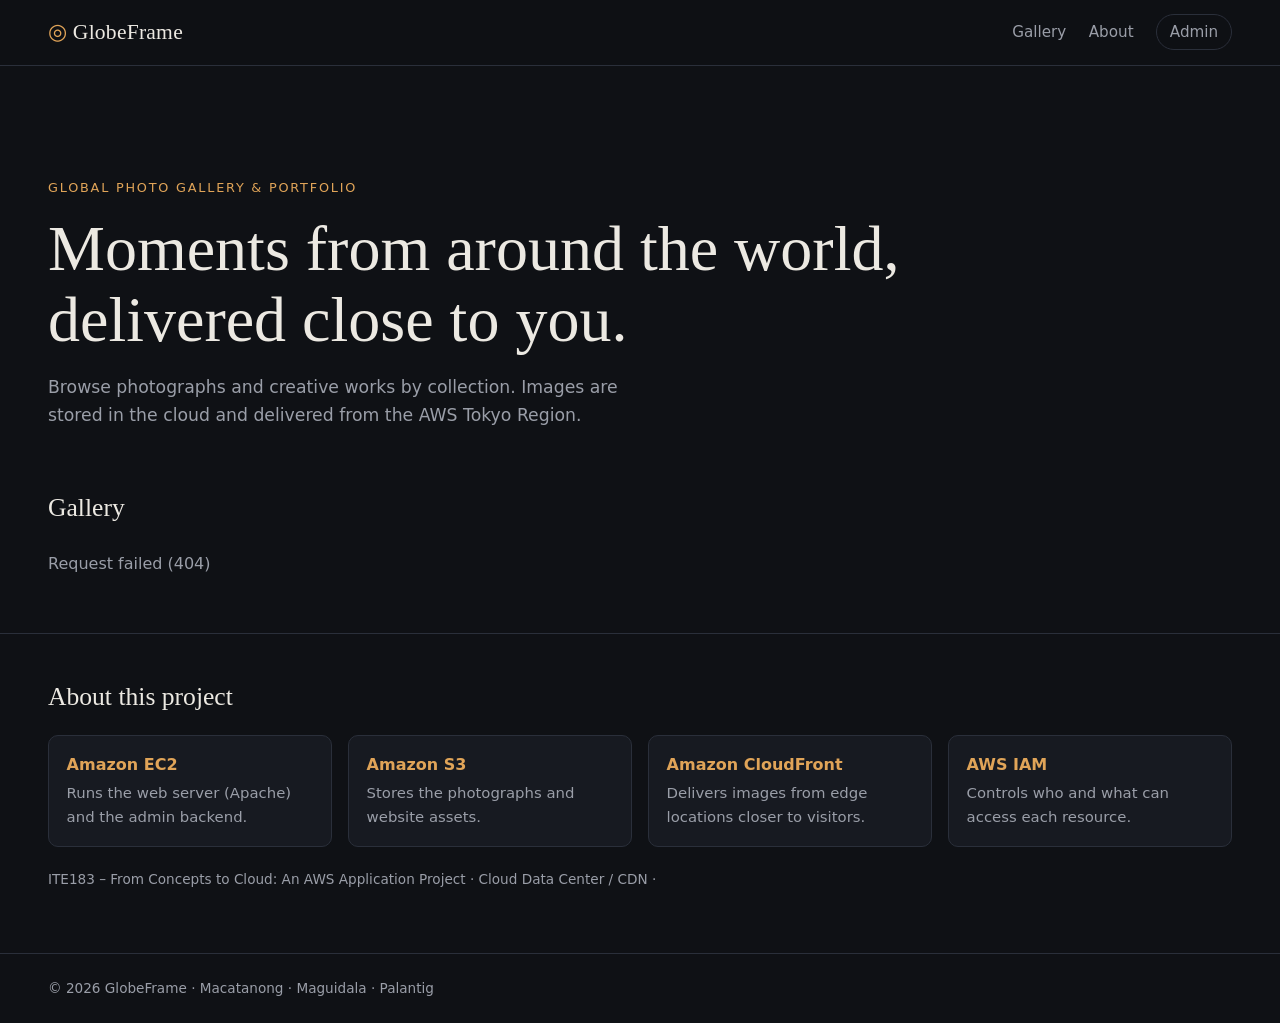
==== website/index.html @ 364055e4 "Initial commit: GlobeFrame website, backend, and deploy config Co-Authored-By: Claude Opus 5.5 <nore" ====
<!DOCTYPE html>
<html lang="en">
<head>
  <meta charset="UTF-8">
  <meta name="viewport" content="width=device-width, initial-scale=1.0">
  <title>GlobeFrame – Global Photo Gallery</title>
  <meta name="description" content="GlobeFrame: a global photo gallery and portfolio website hosted on AWS.">
  <link rel="icon" href="img/favicon.svg" type="image/svg+xml">
  <link rel="stylesheet" href="css/style.css">
</head>
<body>
  <header class="site-header">
    <a class="brand" href="index.html"><span class="brand-mark" aria-hidden="true">◎</span> GlobeFrame</a>
    <nav>
      <a href="#gallery">Gallery</a>
      <a href="#about">About</a>
      <a href="admin.html" class="nav-admin">Admin</a>
    </nav>
  </header>

  <section class="hero">
    <p class="eyebrow">Global Photo Gallery &amp; Portfolio</p>
    <h1>Moments from around the world,<br>delivered close to you.</h1>
    <p class="lede">Browse photographs and creative works by collection. Images are stored in the cloud and delivered from the AWS Tokyo Region.</p>
  </section>

  <section id="featured-section" class="featured" hidden>
    <h2 class="section-title">Featured</h2>
    <div id="featured" class="featured-row"></div>
  </section>

  <main id="gallery" class="gallery-section">
    <div class="gallery-head">
      <h2 class="section-title">Gallery</h2>
      <div id="filters" class="filters" role="tablist" aria-label="Collections"></div>
    </div>
    <div id="status" class="status">Loading photos…</div>
    <div id="grid" class="grid"></div>
  </main>

  <section id="about" class="about">
    <h2 class="section-title">About this project</h2>
    <div class="about-grid">
      <div><h3>Amazon EC2</h3><p>Runs the web server (Apache) and the admin backend.</p></div>
      <div><h3>Amazon S3</h3><p>Stores the photographs and website assets.</p></div>
      <div><h3>Amazon CloudFront</h3><p>Delivers images from edge locations closer to visitors.</p></div>
      <div><h3>AWS IAM</h3><p>Controls who and what can access each resource.</p></div>
    </div>
    <p class="muted small">ITE183 – From Concepts to Cloud: An AWS Application Project · Cloud Data Center / CDN · <span id="mode-badge"></span></p>
  </section>

  <footer class="site-footer">© 2026 GlobeFrame · Macatanong · Maguidala · Palantig</footer>

  <div id="lightbox" class="lightbox" hidden role="dialog" aria-modal="true" aria-label="Photo viewer">
    <button class="lb-close" aria-label="Close">×</button>
    <button class="lb-nav lb-prev" aria-label="Previous photo">‹</button>
    <figure>
      <img id="lb-img" alt="">
      <figcaption>
        <h3 id="lb-title"></h3>
        <p id="lb-meta" class="muted"></p>
        <p id="lb-desc"></p>
      </figcaption>
    </figure>
    <button class="lb-nav lb-next" aria-label="Next photo">›</button>
  </div>

  <script src="js/config.js"></script>
  <script src="js/api.js"></script>
  <script src="js/gallery.js"></script>
</body>
</html>
---- website/css/style.css ----
/* GlobeFrame – shared styles for the gallery and admin pages */
:root {
  --bg: #0f1115;
  --surface: #171a21;
  --surface-2: #1f232c;
  --line: #2a2f3a;
  --text: #ece9e2;
  --muted: #9a9ea8;
  --accent: #e0a458;
  --accent-ink: #1a1307;
  --danger: #e06c5a;
  --radius: 10px;
  --serif: "Iowan Old Style", "Palatino Linotype", Palatino, Georgia, serif;
  --sans: system-ui, -apple-system, "Segoe UI", Roboto, Arial, sans-serif;
}
* { box-sizing: border-box; }
html { scroll-behavior: smooth; }
body { margin: 0; background: var(--bg); color: var(--text); font: 16px/1.6 var(--sans); }
body.no-scroll { overflow: hidden; }
a { color: inherit; }
img { display: block; max-width: 100%; }
[hidden] { display: none !important; }
.muted { color: var(--muted); }
.small { font-size: 0.85rem; }
.error { color: var(--danger); min-height: 1.4em; margin: 0; }

/* header */
.site-header {
  position: sticky; top: 0; z-index: 10;
  display: flex; align-items: center; justify-content: space-between; gap: 1rem;
  padding: 0.9rem clamp(1rem, 4vw, 3rem);
  background: rgba(15, 17, 21, 0.88); backdrop-filter: blur(8px);
  border-bottom: 1px solid var(--line);
}
.brand { font-family: var(--serif); font-size: 1.35rem; text-decoration: none; letter-spacing: 0.01em; }
.brand-mark { color: var(--accent); }
.site-header nav { display: flex; align-items: center; gap: 1.4rem; font-size: 0.95rem; }
.site-header nav a { text-decoration: none; color: var(--muted); }
.site-header nav a:hover { color: var(--text); }
.nav-admin { border: 1px solid var(--line); padding: 0.3rem 0.8rem; border-radius: 999px; }
.tag { font: 600 0.72rem/1 var(--sans); text-transform: uppercase; letter-spacing: 0.08em;
  color: var(--accent); border: 1px solid currentColor; border-radius: 999px; padding: 0.3rem 0.6rem; vertical-align: middle; }

/* hero */
.hero { padding: clamp(3rem, 9vw, 7rem) clamp(1rem, 4vw, 3rem) 2.5rem; max-width: 1100px; }
.eyebrow { color: var(--accent); text-transform: uppercase; letter-spacing: 0.14em; font-size: 0.8rem; margin: 0 0 1rem; }
.hero h1 { font: 400 clamp(2.1rem, 5.5vw, 4rem)/1.1 var(--serif); margin: 0 0 1.2rem; }
.lede { color: var(--muted); max-width: 620px; font-size: 1.08rem; margin: 0; }

/* sections */
.section-title { font: 400 1.6rem/1.2 var(--serif); margin: 0; }
.featured, .gallery-section, .about { padding: 1.5rem clamp(1rem, 4vw, 3rem) 3rem; }
.featured .section-title { margin-bottom: 1rem; }
.featured-row { display: grid; grid-auto-flow: column; grid-auto-columns: minmax(260px, 1fr); gap: 1rem; overflow-x: auto; padding-bottom: 0.5rem; }
.gallery-head { display: flex; flex-wrap: wrap; align-items: center; justify-content: space-between; gap: 1rem; margin-bottom: 1.2rem; }
.filters { display: flex; flex-wrap: wrap; gap: 0.5rem; }
.chip { background: transparent; color: var(--muted); border: 1px solid var(--line); border-radius: 999px; padding: 0.35rem 0.95rem; font: inherit; font-size: 0.9rem; cursor: pointer; }
.chip:hover { color: var(--text); border-color: var(--muted); }
.chip.active { background: var(--accent); color: var(--accent-ink); border-color: var(--accent); }
.status { color: var(--muted); padding: 0.5rem 0; }
.status:empty { display: none; }

/* photo cards */
.grid { columns: 4 260px; column-gap: 1rem; }
.card { position: relative; display: block; width: 100%; margin: 0 0 1rem; padding: 0; border: 0; border-radius: var(--radius); overflow: hidden;
  background: var(--surface); cursor: zoom-in; break-inside: avoid; text-align: left; color: inherit; font: inherit; }
.card img { width: 100%; height: auto; transition: transform 0.4s ease; }
.card-featured img { aspect-ratio: 4 / 3; object-fit: cover; }
.card:hover img, .card:focus-visible img { transform: scale(1.03); }
.card-caption { position: absolute; inset: auto 0 0 0; display: flex; flex-direction: column; padding: 2rem 0.9rem 0.75rem;
  background: linear-gradient(transparent, rgba(0, 0, 0, 0.78)); opacity: 0; transition: opacity 0.25s; }
.card-caption span { color: #cfcac0; font-size: 0.82rem; }
.card:hover .card-caption, .card:focus-visible .card-caption, .card-featured .card-caption { opacity: 1; }
.card:focus-visible { outline: 2px solid var(--accent); outline-offset: 2px; }

/* about */
.about { border-top: 1px solid var(--line); padding-top: 3rem; }
.about-grid { display: grid; grid-template-columns: repeat(auto-fit, minmax(200px, 1fr)); gap: 1rem; margin: 1.4rem 0; }
.about-grid div { background: var(--surface); border: 1px solid var(--line); border-radius: var(--radius); padding: 1rem 1.1rem; }
.about-grid h3 { margin: 0 0 0.3rem; font-size: 1rem; color: var(--accent); }
.about-grid p { margin: 0; color: var(--muted); font-size: 0.93rem; }
.site-footer { padding: 1.5rem clamp(1rem, 4vw, 3rem); color: var(--muted); font-size: 0.85rem; border-top: 1px solid var(--line); }

/* lightbox */
.lightbox { position: fixed; inset: 0; z-index: 50; display: grid; grid-template-columns: 4rem 1fr 4rem; align-items: center;
  background: rgba(5, 6, 8, 0.94); padding: 2rem 0; }
.lightbox figure { margin: 0; display: flex; flex-direction: column; align-items: center; max-height: 100%; min-width: 0; }
.lightbox img { max-height: 72vh; max-width: 100%; border-radius: 6px; object-fit: contain; }
.lightbox figcaption { max-width: 720px; text-align: center; padding: 1rem; }
.lightbox h3 { font: 400 1.5rem var(--serif); margin: 0; }
.lightbox p { margin: 0.3rem 0 0; }
.lb-nav, .lb-close { background: none; border: 0; color: var(--text); font-size: 2.6rem; cursor: pointer; opacity: 0.7; }
.lb-nav:hover, .lb-close:hover { opacity: 1; }
.lb-close { position: absolute; top: 0.6rem; right: 1.2rem; }

/* buttons & forms */
.btn { background: var(--accent); color: var(--accent-ink); border: 1px solid var(--accent); border-radius: 8px;
  padding: 0.6rem 1.2rem; font: 600 0.95rem var(--sans); cursor: pointer; }
.btn:hover { filter: brightness(1.08); }
.btn:disabled { opacity: 0.6; cursor: progress; }
.btn-ghost { background: transparent; color: var(--text); border-color: var(--line); }
.btn-danger { background: transparent; color: var(--danger); border-color: var(--danger); }
.btn-small { padding: 0.35rem 0.75rem; font-size: 0.85rem; }
.form { display: grid; gap: 1rem; }
.form-grid { grid-template-columns: 1fr 1fr; }
.span-2, .form-grid .check, .form-grid .actions { grid-column: span 2; }
.form label { display: grid; gap: 0.35rem; font-size: 0.9rem; color: var(--muted); }
.form label.check { display: flex; align-items: center; gap: 0.5rem; color: var(--text); }
.form input:not([type=checkbox]), .form textarea { width: 100%; background: var(--bg); color: var(--text); border: 1px solid var(--line);
  border-radius: 8px; padding: 0.6rem 0.75rem; font: inherit; }
.form input:focus, .form textarea:focus { outline: 2px solid var(--accent); outline-offset: 0; border-color: transparent; }
.actions { display: flex; align-items: center; gap: 0.8rem; }

/* admin */
.admin main, .panel.narrow { padding: 2rem clamp(1rem, 4vw, 3rem); }
.panel { background: var(--surface); border: 1px solid var(--line); border-radius: 14px; padding: 1.6rem; margin: 0 auto 1.5rem; max-width: 1000px; }
.panel.narrow { max-width: 420px; margin-top: 4rem; }
.panel h1 { font: 400 1.5rem var(--serif); margin: 0 0 1rem; }
.panel-head { display: flex; justify-content: space-between; align-items: baseline; gap: 1rem; }
.admin-list { display: grid; gap: 0.75rem; }
.admin-item { display: grid; grid-template-columns: 96px 1fr auto; gap: 1rem; align-items: center; background: var(--surface-2);
  border: 1px solid var(--line); border-radius: var(--radius); padding: 0.6rem; }
.admin-item img { width: 96px; height: 72px; object-fit: cover; border-radius: 6px; }
.admin-info { display: flex; flex-direction: column; min-width: 0; }
.clamp { display: -webkit-box; -webkit-line-clamp: 2; -webkit-box-orient: vertical; overflow: hidden; color: var(--muted); }
.admin-actions { display: flex; gap: 0.4rem; flex-wrap: wrap; justify-content: flex-end; }
dialog { background: var(--surface); color: var(--text); border: 1px solid var(--line); border-radius: 14px; padding: 1.5rem; width: min(480px, 92vw); }
dialog::backdrop { background: rgba(0, 0, 0, 0.6); }
dialog h2 { font: 400 1.4rem var(--serif); margin: 0; }

@media (max-width: 640px) {
  .site-header nav { gap: 0.8rem; }
  .form-grid { grid-template-columns: 1fr; }
  .span-2, .form-grid .check, .form-grid .actions { grid-column: auto; }
  .admin-item { grid-template-columns: 72px 1fr; }
  .admin-item img { width: 72px; height: 56px; }
  .admin-actions { grid-column: 1 / -1; justify-content: flex-start; }
  .lightbox { grid-template-columns: 2.5rem 1fr 2.5rem; }
}
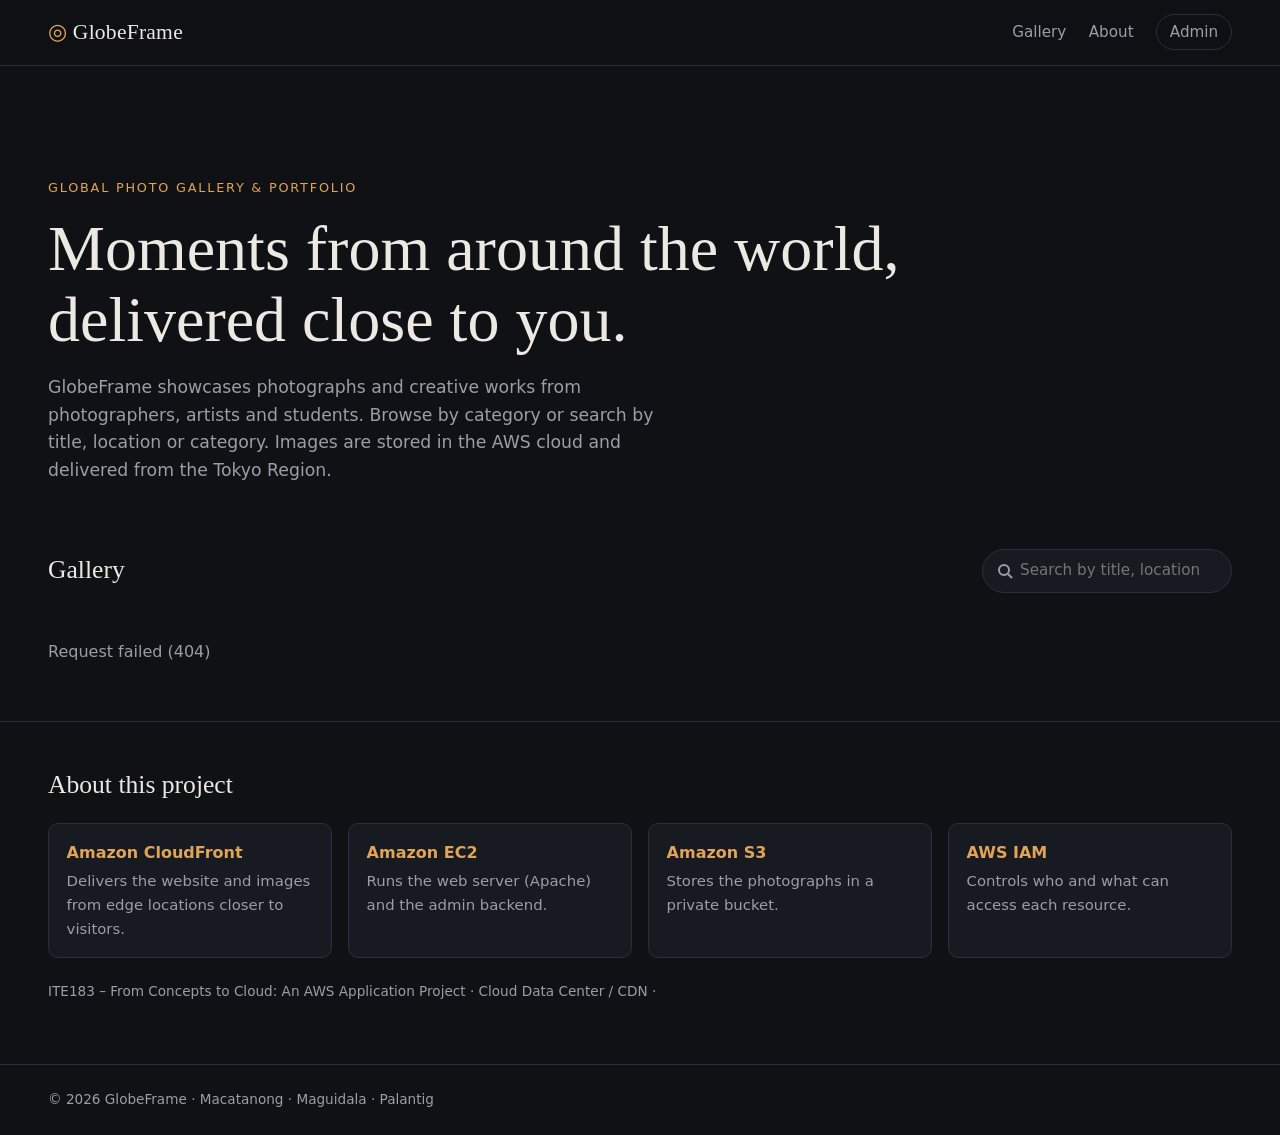
==== commit 4b567c2f: "Rename collections to categories, add admin dashboard and category management - Photos get a locatio" ====
--- a/website/index.html
+++ b/website/index.html
@@ -21,7 +21,9 @@
   <section class="hero">
     <p class="eyebrow">Global Photo Gallery &amp; Portfolio</p>
     <h1>Moments from around the world,<br>delivered close to you.</h1>
-    <p class="lede">Browse photographs and creative works by collection. Images are stored in the cloud and delivered from the AWS Tokyo Region.</p>
+    <p class="lede">GlobeFrame showcases photographs and creative works from photographers, artists and students.
+      Browse by category or search by title, location or category. Images are stored in the AWS cloud and delivered
+      from the Tokyo Region.</p>
   </section>
 
   <section id="featured-section" class="featured" hidden>
@@ -32,18 +34,22 @@
   <main id="gallery" class="gallery-section">
     <div class="gallery-head">
       <h2 class="section-title">Gallery</h2>
-      <div id="filters" class="filters" role="tablist" aria-label="Collections"></div>
+      <label class="search">
+        <span class="visually-hidden">Search photos</span>
+        <input id="search" type="search" placeholder="Search by title, location or category…" autocomplete="off">
+      </label>
     </div>
-    <div id="status" class="status">Loading photos…</div>
+    <div id="filters" class="filters" role="tablist" aria-label="Categories"></div>
+    <div id="status" class="status" role="status">Loading photos…</div>
     <div id="grid" class="grid"></div>
   </main>
 
   <section id="about" class="about">
     <h2 class="section-title">About this project</h2>
     <div class="about-grid">
+      <div><h3>Amazon CloudFront</h3><p>Delivers the website and images from edge locations closer to visitors.</p></div>
       <div><h3>Amazon EC2</h3><p>Runs the web server (Apache) and the admin backend.</p></div>
-      <div><h3>Amazon S3</h3><p>Stores the photographs and website assets.</p></div>
-      <div><h3>Amazon CloudFront</h3><p>Delivers images from edge locations closer to visitors.</p></div>
+      <div><h3>Amazon S3</h3><p>Stores the photographs in a private bucket.</p></div>
       <div><h3>AWS IAM</h3><p>Controls who and what can access each resource.</p></div>
     </div>
     <p class="muted small">ITE183 – From Concepts to Cloud: An AWS Application Project · Cloud Data Center / CDN · <span id="mode-badge"></span></p>
@@ -51,7 +57,7 @@
 
   <footer class="site-footer">© 2026 GlobeFrame · Macatanong · Maguidala · Palantig</footer>
 
-  <div id="lightbox" class="lightbox" hidden role="dialog" aria-modal="true" aria-label="Photo viewer">
+  <div id="lightbox" class="lightbox" hidden role="dialog" aria-modal="true" aria-label="Photo details">
     <button class="lb-close" aria-label="Close">×</button>
     <button class="lb-nav lb-prev" aria-label="Previous photo">‹</button>
     <figure>
--- a/website/css/style.css
+++ b/website/css/style.css
@@ -137,3 +137,55 @@
   .admin-actions { grid-column: 1 / -1; justify-content: flex-start; }
   .lightbox { grid-template-columns: 2.5rem 1fr 2.5rem; }
 }
+
+/* ---- search, categories, dashboard (v2) */
+.visually-hidden { position: absolute; width: 1px; height: 1px; overflow: hidden; clip: rect(0 0 0 0); white-space: nowrap; }
+.search input, .search-input { width: min(360px, 100%); background: var(--surface); color: var(--text); border: 1px solid var(--line);
+  border-radius: 999px; padding: 0.55rem 1rem 0.55rem 2.3rem; font: inherit; font-size: 0.95rem;
+  background-image: url("data:image/svg+xml,%3Csvg xmlns='http://www.w3.org/2000/svg' width='16' height='16' fill='none' stroke='%239a9ea8' stroke-width='2'%3E%3Ccircle cx='7' cy='7' r='5'/%3E%3Cpath d='M11 11l4 4'/%3E%3C/svg%3E");
+  background-repeat: no-repeat; background-position: 0.85rem center; }
+.search input:focus, .search-input:focus { outline: 2px solid var(--accent); outline-offset: 0; border-color: transparent; }
+.search { display: block; }
+.gallery-section .filters { margin-bottom: 1.2rem; }
+.site-header nav span { display: inline-flex; gap: 1.4rem; }
+.form select { width: 100%; background: var(--bg); color: var(--text); border: 1px solid var(--line); border-radius: 8px; padding: 0.6rem 0.75rem; font: inherit; }
+.form select:focus { outline: 2px solid var(--accent); outline-offset: 0; }
+.self-end { align-self: end; padding-bottom: 0.6rem; }
+.form-grid .check.self-end { grid-column: auto; }
+
+.stats { display: grid; grid-template-columns: repeat(4, 1fr); gap: 0.8rem; margin-bottom: 1.4rem; }
+.stat { background: var(--surface-2); border: 1px solid var(--line); border-radius: var(--radius); padding: 1rem 1.1rem; display: flex; flex-direction: column; }
+.stat-num { font: 400 2rem/1.1 var(--serif); color: var(--accent); }
+.stat-label { color: var(--muted); font-size: 0.85rem; }
+.stats-detail { display: grid; grid-template-columns: 1.3fr 1fr; gap: 1.5rem; }
+.sub { font: 600 0.8rem var(--sans); text-transform: uppercase; letter-spacing: 0.08em; color: var(--muted); margin: 0 0 0.7rem; }
+.bars { display: grid; gap: 0.45rem; }
+.bar-row { display: grid; grid-template-columns: 8.5rem 1fr 2rem; gap: 0.6rem; align-items: center; font-size: 0.9rem; }
+.bar-label { overflow: hidden; text-overflow: ellipsis; white-space: nowrap; }
+.bar-track { height: 8px; background: var(--surface-2); border-radius: 99px; overflow: hidden; }
+.bar-fill { display: block; height: 100%; background: var(--accent); border-radius: 99px; min-width: 2px; }
+.bar-num { text-align: right; color: var(--muted); }
+.facts { display: grid; grid-template-columns: auto 1fr; gap: 0.5rem 1rem; margin: 0; font-size: 0.92rem; }
+.facts dt { color: var(--muted); }
+.facts dd { margin: 0; }
+
+.inline-form { display: flex; gap: 0.6rem; flex-wrap: wrap; }
+.inline-form input { flex: 1 1 240px; background: var(--bg); color: var(--text); border: 1px solid var(--line); border-radius: 8px; padding: 0.6rem 0.75rem; font: inherit; }
+.inline-form input:focus { outline: 2px solid var(--accent); outline-offset: 0; border-color: transparent; }
+.cat-list { display: grid; gap: 0.5rem; margin-top: 0.4rem; }
+.cat-item { display: grid; grid-template-columns: 1fr auto auto; gap: 1rem; align-items: center; background: var(--surface-2);
+  border: 1px solid var(--line); border-radius: var(--radius); padding: 0.55rem 0.8rem; }
+.cat-name { font-weight: 600; }
+
+@media (max-width: 760px) {
+  .stats { grid-template-columns: repeat(2, 1fr); }
+  .stats-detail { grid-template-columns: 1fr; }
+  .site-header nav span { display: none; }
+  .cat-item { grid-template-columns: 1fr auto; }
+  .cat-item .admin-actions { grid-column: 1 / -1; justify-content: flex-start; }
+}
+
+/* touch screens have no hover: always show photo captions */
+@media (hover: none) {
+  .card-caption { opacity: 1; }
+}
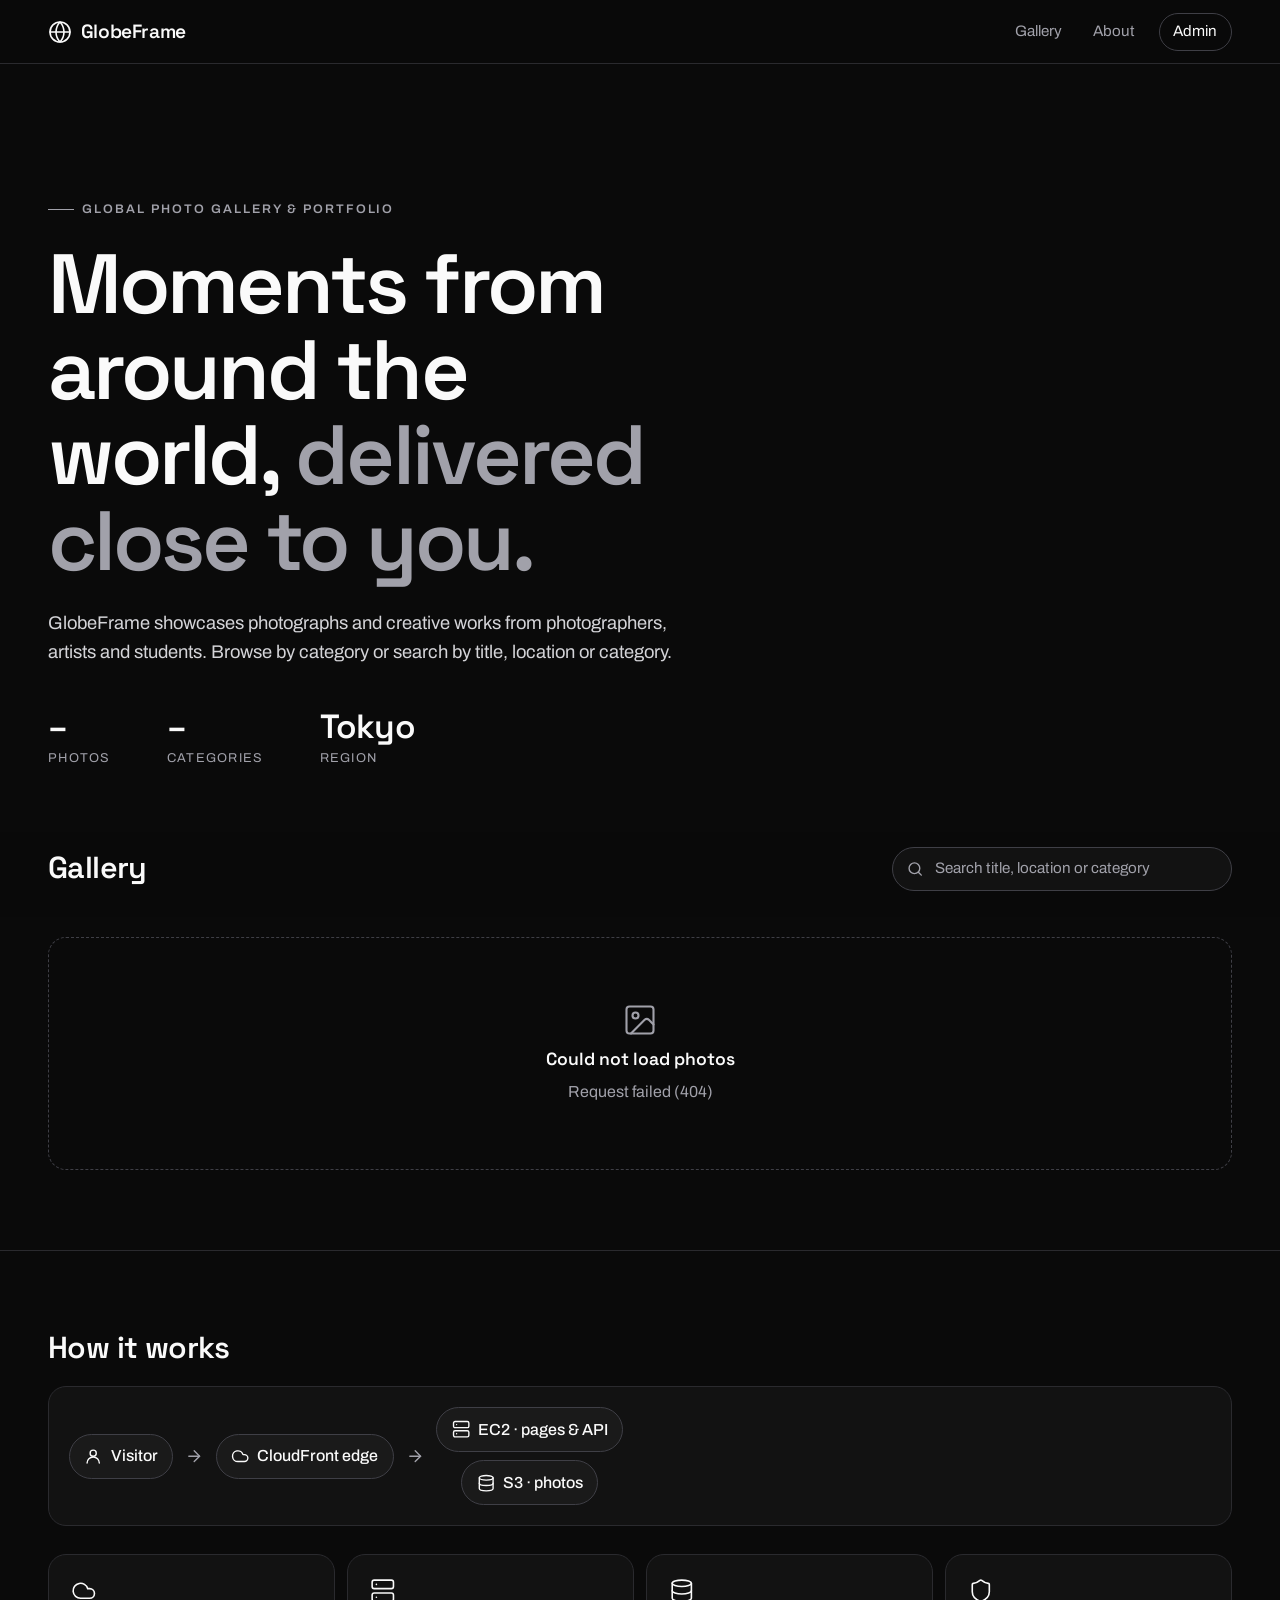
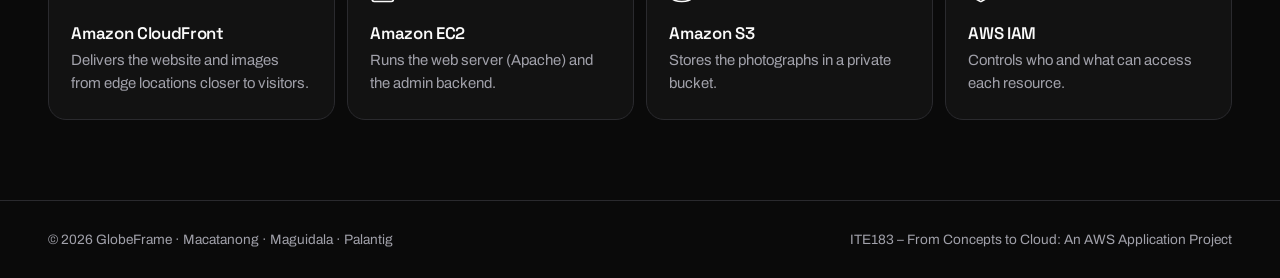
==== commit 416edc6e: "Redesign gallery and admin UI Dark, image-first design system (Space Grotesk + Archivo, monochrome U" ====
--- a/website/index.html
+++ b/website/index.html
@@ -5,13 +5,42 @@
   <meta name="viewport" content="width=device-width, initial-scale=1.0">
   <title>GlobeFrame – Global Photo Gallery</title>
   <meta name="description" content="GlobeFrame: a global photo gallery and portfolio website hosted on AWS.">
+  <meta name="theme-color" content="#0a0a0a">
   <link rel="icon" href="img/favicon.svg" type="image/svg+xml">
+  <link rel="preconnect" href="https://fonts.googleapis.com">
+  <link rel="preconnect" href="https://fonts.gstatic.com" crossorigin>
+  <link rel="stylesheet" href="https://fonts.googleapis.com/css2?family=Archivo:wght@400;500;600&family=Space+Grotesk:wght@400;500;600;700&display=swap">
   <link rel="stylesheet" href="css/style.css">
 </head>
 <body>
+  <!-- SVG icon sprite (Lucide-style, stroke icons) -->
+  <svg width="0" height="0" style="position:absolute" aria-hidden="true">
+    <symbol id="i-globe" viewBox="0 0 24 24"><circle cx="12" cy="12" r="10"/><path d="M2 12h20"/><path d="M12 2a15.3 15.3 0 0 1 4 10 15.3 15.3 0 0 1-4 10 15.3 15.3 0 0 1-4-10 15.3 15.3 0 0 1 4-10z"/></symbol>
+    <symbol id="i-search" viewBox="0 0 24 24"><circle cx="11" cy="11" r="7"/><path d="m20 20-3.5-3.5"/></symbol>
+    <symbol id="i-x" viewBox="0 0 24 24"><path d="M18 6 6 18"/><path d="m6 6 12 12"/></symbol>
+    <symbol id="i-left" viewBox="0 0 24 24"><path d="m15 18-6-6 6-6"/></symbol>
+    <symbol id="i-right" viewBox="0 0 24 24"><path d="m9 18 6-6-6-6"/></symbol>
+    <symbol id="i-pin" viewBox="0 0 24 24"><path d="M20 10c0 6-8 12-8 12s-8-6-8-12a8 8 0 0 1 16 0z"/><circle cx="12" cy="10" r="3"/></symbol>
+    <symbol id="i-tag" viewBox="0 0 24 24"><path d="M12.6 2.6A2 2 0 0 0 11.2 2H4a2 2 0 0 0-2 2v7.2a2 2 0 0 0 .6 1.4l8.7 8.7a2.4 2.4 0 0 0 3.4 0l6.6-6.6a2.4 2.4 0 0 0 0-3.4z"/><circle cx="7.5" cy="7.5" r="1"/></symbol>
+    <symbol id="i-calendar" viewBox="0 0 24 24"><rect x="3" y="4" width="18" height="18" rx="2"/><path d="M16 2v4M8 2v4M3 10h18"/></symbol>
+    <symbol id="i-star" viewBox="0 0 24 24"><path d="m12 2 3.1 6.3 6.9 1-5 4.9 1.2 6.8-6.2-3.2L5.8 21 7 14.2 2 9.3l6.9-1z"/></symbol>
+    <symbol id="i-image" viewBox="0 0 24 24"><rect x="3" y="3" width="18" height="18" rx="2"/><circle cx="9" cy="9" r="2"/><path d="m21 15-3.1-3.1a2 2 0 0 0-2.8 0L6 21"/></symbol>
+    <symbol id="i-cloud" viewBox="0 0 24 24"><path d="M17.5 19H9a7 7 0 1 1 6.7-9h1.8a4.5 4.5 0 1 1 0 9z"/></symbol>
+    <symbol id="i-server" viewBox="0 0 24 24"><rect x="2" y="2" width="20" height="8" rx="2"/><rect x="2" y="14" width="20" height="8" rx="2"/><path d="M6 6h.01M6 18h.01"/></symbol>
+    <symbol id="i-database" viewBox="0 0 24 24"><ellipse cx="12" cy="5" rx="9" ry="3"/><path d="M3 5v14a9 3 0 0 0 18 0V5"/><path d="M3 12a9 3 0 0 0 18 0"/></symbol>
+    <symbol id="i-shield" viewBox="0 0 24 24"><path d="M20 13c0 5-3.5 7.5-7.7 9a1 1 0 0 1-.6 0C7.5 20.5 4 18 4 13V6a1 1 0 0 1 1-1c2 0 4.5-1.2 6.2-2.7a1.2 1.2 0 0 1 1.6 0C14.5 3.8 17 5 19 5a1 1 0 0 1 1 1z"/></symbol>
+    <symbol id="i-user" viewBox="0 0 24 24"><circle cx="12" cy="8" r="4"/><path d="M4 21a8 8 0 0 1 16 0"/></symbol>
+    <symbol id="i-arrow-right" viewBox="0 0 24 24"><path d="M5 12h14"/><path d="m12 5 7 7-7 7"/></symbol>
+  </svg>
+
+  <a class="skip-link" href="#gallery">Skip to gallery</a>
+
   <header class="site-header">
-    <a class="brand" href="index.html"><span class="brand-mark" aria-hidden="true">◎</span> GlobeFrame</a>
-    <nav>
+    <a class="brand" href="index.html">
+      <svg class="icon brand-mark" aria-hidden="true"><use href="#i-globe"/></svg>
+      <span>GlobeFrame</span>
+    </a>
+    <nav aria-label="Main">
       <a href="#gallery">Gallery</a>
       <a href="#about">About</a>
       <a href="admin.html" class="nav-admin">Admin</a>
@@ -20,55 +49,90 @@
 
   <section class="hero">
     <p class="eyebrow">Global Photo Gallery &amp; Portfolio</p>
-    <h1>Moments from around the world,<br>delivered close to you.</h1>
+    <h1>Moments from around the world, <span class="dim">delivered close to you.</span></h1>
     <p class="lede">GlobeFrame showcases photographs and creative works from photographers, artists and students.
-      Browse by category or search by title, location or category. Images are stored in the AWS cloud and delivered
-      from the Tokyo Region.</p>
+      Browse by category or search by title, location or category.</p>
+    <dl class="hero-stats" aria-live="polite">
+      <div><dt>Photos</dt><dd id="hs-photos">–</dd></div>
+      <div><dt>Categories</dt><dd id="hs-cats">–</dd></div>
+      <div><dt>Region</dt><dd id="hs-region">Tokyo</dd></div>
+    </dl>
   </section>
 
-  <section id="featured-section" class="featured" hidden>
-    <h2 class="section-title">Featured</h2>
+  <section id="featured-section" class="featured" hidden aria-labelledby="featured-title">
+    <div class="section-head">
+      <h2 id="featured-title" class="section-title">Featured</h2>
+      <p class="muted small">Hand-picked by the curators</p>
+    </div>
     <div id="featured" class="featured-row"></div>
   </section>
 
-  <main id="gallery" class="gallery-section">
-    <div class="gallery-head">
-      <h2 class="section-title">Gallery</h2>
-      <label class="search">
-        <span class="visually-hidden">Search photos</span>
-        <input id="search" type="search" placeholder="Search by title, location or category…" autocomplete="off">
-      </label>
+  <main id="gallery" class="gallery-section" tabindex="-1">
+    <div class="toolbar">
+      <div class="toolbar-inner">
+        <h2 class="section-title">Gallery</h2>
+        <label class="search">
+          <span class="visually-hidden">Search photos</span>
+          <svg class="icon" aria-hidden="true"><use href="#i-search"/></svg>
+          <input id="search" type="search" placeholder="Search title, location or category" autocomplete="off">
+        </label>
+      </div>
+      <div id="filters" class="filters" role="tablist" aria-label="Categories"></div>
     </div>
-    <div id="filters" class="filters" role="tablist" aria-label="Categories"></div>
     <div id="status" class="status" role="status">Loading photos…</div>
-    <div id="grid" class="grid"></div>
+    <div id="grid" class="grid" aria-busy="true">
+      <div class="skeleton" style="height:280px"></div><div class="skeleton" style="height:360px"></div>
+      <div class="skeleton" style="height:220px"></div><div class="skeleton" style="height:320px"></div>
+      <div class="skeleton" style="height:300px"></div><div class="skeleton" style="height:240px"></div>
+      <div class="skeleton" style="height:340px"></div><div class="skeleton" style="height:260px"></div>
+    </div>
   </main>
 
-  <section id="about" class="about">
-    <h2 class="section-title">About this project</h2>
+  <section id="about" class="about" aria-labelledby="about-title">
+    <div class="section-head">
+      <h2 id="about-title" class="section-title">How it works</h2>
+      <p class="muted small" id="mode-badge"></p>
+    </div>
+
+    <ol class="flow" aria-label="Request path">
+      <li><svg class="icon" aria-hidden="true"><use href="#i-user"/></svg><span>Visitor</span></li>
+      <li class="flow-arrow" aria-hidden="true"><svg class="icon"><use href="#i-arrow-right"/></svg></li>
+      <li><svg class="icon" aria-hidden="true"><use href="#i-cloud"/></svg><span>CloudFront edge</span></li>
+      <li class="flow-arrow" aria-hidden="true"><svg class="icon"><use href="#i-arrow-right"/></svg></li>
+      <li class="flow-split">
+        <span><svg class="icon" aria-hidden="true"><use href="#i-server"/></svg>EC2 · pages &amp; API</span>
+        <span><svg class="icon" aria-hidden="true"><use href="#i-database"/></svg>S3 · photos</span>
+      </li>
+    </ol>
+
     <div class="about-grid">
-      <div><h3>Amazon CloudFront</h3><p>Delivers the website and images from edge locations closer to visitors.</p></div>
-      <div><h3>Amazon EC2</h3><p>Runs the web server (Apache) and the admin backend.</p></div>
-      <div><h3>Amazon S3</h3><p>Stores the photographs in a private bucket.</p></div>
-      <div><h3>AWS IAM</h3><p>Controls who and what can access each resource.</p></div>
+      <article><svg class="icon" aria-hidden="true"><use href="#i-cloud"/></svg><h3>Amazon CloudFront</h3><p>Delivers the website and images from edge locations closer to visitors.</p></article>
+      <article><svg class="icon" aria-hidden="true"><use href="#i-server"/></svg><h3>Amazon EC2</h3><p>Runs the web server (Apache) and the admin backend.</p></article>
+      <article><svg class="icon" aria-hidden="true"><use href="#i-database"/></svg><h3>Amazon S3</h3><p>Stores the photographs in a private bucket.</p></article>
+      <article><svg class="icon" aria-hidden="true"><use href="#i-shield"/></svg><h3>AWS IAM</h3><p>Controls who and what can access each resource.</p></article>
     </div>
-    <p class="muted small">ITE183 – From Concepts to Cloud: An AWS Application Project · Cloud Data Center / CDN · <span id="mode-badge"></span></p>
   </section>
 
-  <footer class="site-footer">© 2026 GlobeFrame · Macatanong · Maguidala · Palantig</footer>
+  <footer class="site-footer">
+    <span>© 2026 GlobeFrame · Macatanong · Maguidala · Palantig</span>
+    <span>ITE183 – From Concepts to Cloud: An AWS Application Project</span>
+  </footer>
 
-  <div id="lightbox" class="lightbox" hidden role="dialog" aria-modal="true" aria-label="Photo details">
-    <button class="lb-close" aria-label="Close">×</button>
-    <button class="lb-nav lb-prev" aria-label="Previous photo">‹</button>
+  <div id="lightbox" class="lightbox" hidden role="dialog" aria-modal="true" aria-labelledby="lb-title">
+    <div class="lb-top">
+      <span id="lb-count" class="lb-count"></span>
+      <button class="icon-btn lb-close" aria-label="Close"><svg class="icon"><use href="#i-x"/></svg></button>
+    </div>
+    <button class="icon-btn lb-nav lb-prev" aria-label="Previous photo"><svg class="icon"><use href="#i-left"/></svg></button>
     <figure>
       <img id="lb-img" alt="">
       <figcaption>
         <h3 id="lb-title"></h3>
-        <p id="lb-meta" class="muted"></p>
+        <p id="lb-meta" class="meta"></p>
         <p id="lb-desc"></p>
       </figcaption>
     </figure>
-    <button class="lb-nav lb-next" aria-label="Next photo">›</button>
+    <button class="icon-btn lb-nav lb-next" aria-label="Next photo"><svg class="icon"><use href="#i-right"/></svg></button>
   </div>
 
   <script src="js/config.js"></script>
--- a/website/css/style.css
+++ b/website/css/style.css
@@ -1,191 +1,380 @@
-/* GlobeFrame – shared styles for the gallery and admin pages */
+/* GlobeFrame – shared styles for the gallery and admin pages.
+   Design system: dark, image-first ("Motion-Driven" portfolio style),
+   Space Grotesk headings + Archivo body, monochrome UI so photos carry the colour. */
+
 :root {
-  --bg: #0f1115;
-  --surface: #171a21;
-  --surface-2: #1f232c;
-  --line: #2a2f3a;
-  --text: #ece9e2;
-  --muted: #9a9ea8;
-  --accent: #e0a458;
-  --accent-ink: #1a1307;
-  --danger: #e06c5a;
-  --radius: 10px;
-  --serif: "Iowan Old Style", "Palatino Linotype", Palatino, Georgia, serif;
-  --sans: system-ui, -apple-system, "Segoe UI", Roboto, Arial, sans-serif;
-}
-* { box-sizing: border-box; }
-html { scroll-behavior: smooth; }
-body { margin: 0; background: var(--bg); color: var(--text); font: 16px/1.6 var(--sans); }
+  color-scheme: dark;
+  /* colour tokens */
+  --bg: #0a0a0a;
+  --surface: #121212;
+  --surface-2: #1a1a1a;
+  --surface-3: #232323;
+  --line: #2a2a2e;
+  --line-strong: #3f3f46;
+  --text: #fafafa;
+  --text-2: #d4d4d8;
+  --muted: #a1a1aa;          /* 7.8:1 on --bg */
+  --accent: #fafafa;         /* primary actions are white on black */
+  --accent-ink: #0a0a0a;
+  --highlight: #fbbf24;      /* featured star only */
+  --danger: #f87171;
+  --success: #4ade80;
+  --ring: #fafafa;
+  /* type */
+  --font-head: "Space Grotesk", ui-sans-serif, system-ui, "Segoe UI", sans-serif;
+  --font-body: "Archivo", ui-sans-serif, system-ui, "Segoe UI", Roboto, Arial, sans-serif;
+  /* spacing / shape */
+  --gutter: clamp(1rem, 4vw, 3rem);
+  --radius-sm: 8px;
+  --radius: 12px;
+  --radius-lg: 18px;
+  --header-h: 64px;
+  /* motion */
+  --ease-out: cubic-bezier(0.22, 1, 0.36, 1);
+  --t-fast: 150ms;
+  --t-med: 250ms;
+  --t-slow: 450ms;
+}
+
+/* ---------- base */
+*, *::before, *::after { box-sizing: border-box; }
+html { scroll-behavior: smooth; scroll-padding-top: calc(var(--header-h) + 1rem); -webkit-text-size-adjust: 100%; }
+body { margin: 0; background: var(--bg); color: var(--text); font: 400 16px/1.6 var(--font-body);
+  -webkit-font-smoothing: antialiased; }
 body.no-scroll { overflow: hidden; }
 a { color: inherit; }
 img { display: block; max-width: 100%; }
+button, input, select, textarea { font: inherit; color: inherit; }
+button { cursor: pointer; }
 [hidden] { display: none !important; }
+h1, h2, h3 { font-family: var(--font-head); font-weight: 600; letter-spacing: -0.02em; line-height: 1.15; }
 .muted { color: var(--muted); }
-.small { font-size: 0.85rem; }
-.error { color: var(--danger); min-height: 1.4em; margin: 0; }
-
-/* header */
+.small { font-size: 0.875rem; }
+.error { color: var(--danger); min-height: 1.4em; margin: 0; font-size: 0.9rem; }
+.visually-hidden { position: absolute; width: 1px; height: 1px; overflow: hidden; clip: rect(0 0 0 0); white-space: nowrap; }
+:focus-visible { outline: 2px solid var(--ring); outline-offset: 2px; }
+
+.icon { width: 1.15em; height: 1.15em; flex: none; fill: none; stroke: currentColor; stroke-width: 1.8;
+  stroke-linecap: round; stroke-linejoin: round; vertical-align: -0.2em; }
+
+.skip-link { position: absolute; left: var(--gutter); top: -100px; z-index: 100; background: var(--accent); color: var(--accent-ink);
+  padding: 0.6rem 1rem; border-radius: var(--radius-sm); font-weight: 600; text-decoration: none; }
+.skip-link:focus { top: 0.75rem; }
+
+/* ---------- header */
 .site-header {
-  position: sticky; top: 0; z-index: 10;
+  position: sticky; top: 0; z-index: 20; height: var(--header-h);
   display: flex; align-items: center; justify-content: space-between; gap: 1rem;
-  padding: 0.9rem clamp(1rem, 4vw, 3rem);
-  background: rgba(15, 17, 21, 0.88); backdrop-filter: blur(8px);
+  padding: 0 var(--gutter);
+  background: rgba(10, 10, 10, 0.78); backdrop-filter: saturate(1.4) blur(14px); -webkit-backdrop-filter: saturate(1.4) blur(14px);
   border-bottom: 1px solid var(--line);
 }
-.brand { font-family: var(--serif); font-size: 1.35rem; text-decoration: none; letter-spacing: 0.01em; }
-.brand-mark { color: var(--accent); }
-.site-header nav { display: flex; align-items: center; gap: 1.4rem; font-size: 0.95rem; }
-.site-header nav a { text-decoration: none; color: var(--muted); }
+.brand { display: inline-flex; align-items: center; gap: 0.55rem; font: 600 1.2rem var(--font-head); letter-spacing: -0.02em; text-decoration: none; }
+.brand-mark { width: 1.5rem; height: 1.5rem; stroke-width: 1.6; }
+.site-header nav { display: flex; align-items: center; gap: 0.25rem; font-size: 0.95rem; }
+.site-header nav a { display: inline-flex; align-items: center; gap: 0.4rem; min-height: 44px; padding: 0 0.85rem;
+  text-decoration: none; color: var(--muted); border-radius: 999px; transition: color var(--t-fast); }
 .site-header nav a:hover { color: var(--text); }
-.nav-admin { border: 1px solid var(--line); padding: 0.3rem 0.8rem; border-radius: 999px; }
-.tag { font: 600 0.72rem/1 var(--sans); text-transform: uppercase; letter-spacing: 0.08em;
-  color: var(--accent); border: 1px solid currentColor; border-radius: 999px; padding: 0.3rem 0.6rem; vertical-align: middle; }
-
-/* hero */
-.hero { padding: clamp(3rem, 9vw, 7rem) clamp(1rem, 4vw, 3rem) 2.5rem; max-width: 1100px; }
-.eyebrow { color: var(--accent); text-transform: uppercase; letter-spacing: 0.14em; font-size: 0.8rem; margin: 0 0 1rem; }
-.hero h1 { font: 400 clamp(2.1rem, 5.5vw, 4rem)/1.1 var(--serif); margin: 0 0 1.2rem; }
-.lede { color: var(--muted); max-width: 620px; font-size: 1.08rem; margin: 0; }
-
-/* sections */
-.section-title { font: 400 1.6rem/1.2 var(--serif); margin: 0; }
-.featured, .gallery-section, .about { padding: 1.5rem clamp(1rem, 4vw, 3rem) 3rem; }
-.featured .section-title { margin-bottom: 1rem; }
-.featured-row { display: grid; grid-auto-flow: column; grid-auto-columns: minmax(260px, 1fr); gap: 1rem; overflow-x: auto; padding-bottom: 0.5rem; }
-.gallery-head { display: flex; flex-wrap: wrap; align-items: center; justify-content: space-between; gap: 1rem; margin-bottom: 1.2rem; }
-.filters { display: flex; flex-wrap: wrap; gap: 0.5rem; }
-.chip { background: transparent; color: var(--muted); border: 1px solid var(--line); border-radius: 999px; padding: 0.35rem 0.95rem; font: inherit; font-size: 0.9rem; cursor: pointer; }
+.site-header nav a.nav-admin { color: var(--text); border: 1px solid var(--line-strong); min-height: 38px; margin-left: 0.4rem;
+  transition: border-color var(--t-fast), background-color var(--t-fast); }
+.site-header nav a.nav-admin:hover { background: var(--surface-2); border-color: var(--muted); }
+.tag { display: inline-flex; align-items: center; font: 600 0.7rem/1 var(--font-body); text-transform: uppercase; letter-spacing: 0.1em;
+  color: var(--text-2); background: var(--surface-2); border: 1px solid var(--line-strong); border-radius: 999px; padding: 0.35rem 0.6rem; }
+.tag:empty { display: none; }
+
+/* ---------- hero */
+.hero { padding: clamp(3.5rem, 11vw, 8rem) var(--gutter) clamp(2.5rem, 6vw, 4rem); max-width: 1200px; }
+.eyebrow { display: inline-flex; align-items: center; gap: 0.5rem; color: var(--muted); text-transform: uppercase;
+  letter-spacing: 0.16em; font-size: 0.78rem; font-weight: 600; margin: 0 0 1.4rem; }
+.eyebrow::before { content: ""; width: 1.6rem; height: 1px; background: var(--muted); }
+.hero h1 { font-size: clamp(2.4rem, 7vw, 5.25rem); font-weight: 600; line-height: 1.02; letter-spacing: -0.035em;
+  margin: 0 0 1.5rem; max-width: 15ch; text-wrap: balance; }
+.hero h1 .dim { color: var(--muted); }
+.lede { color: var(--text-2); max-width: 58ch; font-size: clamp(1rem, 1.6vw, 1.15rem); margin: 0; }
+.hero-stats { display: flex; flex-wrap: wrap; gap: 0.5rem clamp(1.5rem, 5vw, 3.5rem); margin: 2.5rem 0 0; }
+.hero-stats div { display: flex; flex-direction: column-reverse; }
+.hero-stats dt { color: var(--muted); font-size: 0.8rem; text-transform: uppercase; letter-spacing: 0.1em; }
+.hero-stats dd { margin: 0; font: 600 clamp(1.6rem, 3vw, 2.1rem)/1.2 var(--font-head); letter-spacing: -0.02em; font-variant-numeric: tabular-nums; }
+
+/* ---------- sections */
+.section-head { display: flex; flex-wrap: wrap; align-items: baseline; justify-content: space-between; gap: 0.5rem 1rem; margin-bottom: 1.25rem; }
+.section-head p { margin: 0; }
+.section-title { font-size: clamp(1.4rem, 2.6vw, 1.9rem); margin: 0; }
+.featured, .gallery-section, .about { padding: 0 var(--gutter) clamp(3rem, 7vw, 5rem); }
+.gallery-section:focus { outline: none; }
+
+/* featured: bento grid */
+.featured-row { display: grid; grid-template-columns: repeat(4, 1fr); grid-auto-rows: clamp(150px, 17vw, 240px); gap: 0.75rem; }
+.featured-row > :first-child { grid-column: span 2; grid-row: span 2; }
+.featured-row > :only-child { grid-column: 1 / -1; }
+.featured-row .card { height: 100%; margin: 0; }
+.featured-row .card img { height: 100%; object-fit: cover; }
+
+/* sticky toolbar */
+.toolbar { position: sticky; top: var(--header-h); z-index: 10; margin: 0 calc(var(--gutter) * -1) 1.25rem;
+  padding: 0.9rem var(--gutter) 0.75rem; background: rgba(10, 10, 10, 0.86);
+  backdrop-filter: blur(14px); -webkit-backdrop-filter: blur(14px); border-bottom: 1px solid transparent;
+  transition: border-color var(--t-med); }
+.toolbar.stuck { border-bottom-color: var(--line); }
+.toolbar-inner { display: flex; flex-wrap: wrap; align-items: center; justify-content: space-between; gap: 0.75rem 1rem; margin-bottom: 0.85rem; }
+.filters { display: flex; gap: 0.5rem; overflow-x: auto; scrollbar-width: none; padding: 2px; margin: -2px; }
+.filters::-webkit-scrollbar { display: none; }
+.chip { flex: none; display: inline-flex; align-items: center; gap: 0.4rem; min-height: 38px; padding: 0 1rem;
+  background: transparent; color: var(--muted); border: 1px solid var(--line-strong); border-radius: 999px; font-size: 0.9rem;
+  transition: color var(--t-fast), background-color var(--t-fast), border-color var(--t-fast); }
 .chip:hover { color: var(--text); border-color: var(--muted); }
-.chip.active { background: var(--accent); color: var(--accent-ink); border-color: var(--accent); }
-.status { color: var(--muted); padding: 0.5rem 0; }
+.chip.active { background: var(--accent); color: var(--accent-ink); border-color: var(--accent); font-weight: 600; }
+.chip .count { font-size: 0.78rem; opacity: 0.7; font-variant-numeric: tabular-nums; }
+
+/* search field */
+.search { position: relative; display: block; width: min(340px, 100%); }
+.search .icon { position: absolute; left: 0.9rem; top: 50%; transform: translateY(-50%); color: var(--muted); pointer-events: none; }
+.search input { width: 100%; min-height: 44px; background: var(--surface); border: 1px solid var(--line-strong); border-radius: 999px;
+  padding: 0 1rem 0 2.6rem; font-size: 0.95rem; transition: border-color var(--t-fast), background-color var(--t-fast); }
+.search input::placeholder { color: var(--muted); }
+.search input:hover { border-color: var(--muted); }
+.search input:focus { outline: none; border-color: var(--text); background: var(--surface-2); }
+
+.status { color: var(--muted); padding: 0.25rem 0 1rem; }
 .status:empty { display: none; }
-
-/* photo cards */
-.grid { columns: 4 260px; column-gap: 1rem; }
-.card { position: relative; display: block; width: 100%; margin: 0 0 1rem; padding: 0; border: 0; border-radius: var(--radius); overflow: hidden;
-  background: var(--surface); cursor: zoom-in; break-inside: avoid; text-align: left; color: inherit; font: inherit; }
-.card img { width: 100%; height: auto; transition: transform 0.4s ease; }
-.card-featured img { aspect-ratio: 4 / 3; object-fit: cover; }
-.card:hover img, .card:focus-visible img { transform: scale(1.03); }
-.card-caption { position: absolute; inset: auto 0 0 0; display: flex; flex-direction: column; padding: 2rem 0.9rem 0.75rem;
-  background: linear-gradient(transparent, rgba(0, 0, 0, 0.78)); opacity: 0; transition: opacity 0.25s; }
-.card-caption span { color: #cfcac0; font-size: 0.82rem; }
-.card:hover .card-caption, .card:focus-visible .card-caption, .card-featured .card-caption { opacity: 1; }
-.card:focus-visible { outline: 2px solid var(--accent); outline-offset: 2px; }
-
-/* about */
-.about { border-top: 1px solid var(--line); padding-top: 3rem; }
-.about-grid { display: grid; grid-template-columns: repeat(auto-fit, minmax(200px, 1fr)); gap: 1rem; margin: 1.4rem 0; }
-.about-grid div { background: var(--surface); border: 1px solid var(--line); border-radius: var(--radius); padding: 1rem 1.1rem; }
-.about-grid h3 { margin: 0 0 0.3rem; font-size: 1rem; color: var(--accent); }
+.empty { display: flex; flex-direction: column; align-items: center; gap: 0.6rem; text-align: center; padding: 4rem 1rem;
+  border: 1px dashed var(--line-strong); border-radius: var(--radius-lg); color: var(--muted); column-span: all; }
+.empty .icon { width: 2.25rem; height: 2.25rem; stroke-width: 1.4; }
+.empty strong { color: var(--text); font: 600 1.1rem var(--font-head); }
+
+/* ---------- photo cards (masonry) */
+.grid { columns: 4 260px; column-gap: 0.75rem; }
+.card { position: relative; display: block; width: 100%; margin: 0 0 0.75rem; padding: 0; border: 0; border-radius: var(--radius);
+  overflow: hidden; background: var(--surface-2); cursor: zoom-in; break-inside: avoid; text-align: left; color: inherit; }
+.card img { width: 100%; height: auto; min-height: 120px; object-fit: cover; transition: transform 700ms var(--ease-out), opacity var(--t-slow); }
+.card img[data-loading] { opacity: 0; }
+.card:hover img, .card:focus-visible img { transform: scale(1.04); }
+.card-caption { position: absolute; inset: auto 0 0 0; display: flex; flex-direction: column; gap: 0.1rem; padding: 3rem 1rem 0.9rem;
+  background: linear-gradient(transparent, rgba(0, 0, 0, 0.82)); opacity: 0; transform: translateY(6px);
+  transition: opacity var(--t-med) var(--ease-out), transform var(--t-med) var(--ease-out); }
+.card-caption strong { font: 600 1rem/1.3 var(--font-head); color: #fff; }
+.card-caption span { color: #d4d4d8; font-size: 0.82rem; }
+.card:hover .card-caption, .card:focus-visible .card-caption, .featured-row .card-caption { opacity: 1; transform: none; }
+.card:focus-visible { outline: 2px solid var(--ring); outline-offset: 3px; }
+.badge-feat { position: absolute; top: 0.75rem; left: 0.75rem; display: inline-flex; align-items: center; gap: 0.3rem;
+  background: rgba(10, 10, 10, 0.7); backdrop-filter: blur(6px); color: var(--text); border-radius: 999px;
+  padding: 0.3rem 0.6rem; font-size: 0.72rem; font-weight: 600; letter-spacing: 0.04em; }
+.badge-feat .icon { color: var(--highlight); fill: var(--highlight); width: 0.9rem; height: 0.9rem; }
+
+/* scroll reveal (only when JS + motion allowed) */
+.reveal { opacity: 0; transform: translateY(18px); }
+.reveal.in { opacity: 1; transform: none; transition: opacity 500ms var(--ease-out), transform 500ms var(--ease-out); }
+
+/* skeletons */
+.skeleton { break-inside: avoid; margin: 0 0 0.75rem; border-radius: var(--radius);
+  background: linear-gradient(100deg, var(--surface) 40%, var(--surface-2) 50%, var(--surface) 60%) 0 0 / 250% 100%;
+  animation: shimmer 1.4s linear infinite; }
+@keyframes shimmer { to { background-position: -150% 0; } }
+
+/* ---------- about */
+.about { border-top: 1px solid var(--line); padding-top: clamp(3rem, 7vw, 5rem); }
+.flow { list-style: none; display: flex; flex-wrap: wrap; align-items: center; gap: 0.75rem; margin: 0 0 1.75rem; padding: 1.25rem;
+  background: var(--surface); border: 1px solid var(--line); border-radius: var(--radius-lg); }
+.flow li { display: inline-flex; align-items: center; gap: 0.5rem; font-weight: 500; }
+.flow li:not(.flow-arrow):not(.flow-split) { padding: 0.55rem 0.9rem; background: var(--surface-2); border: 1px solid var(--line-strong); border-radius: 999px; }
+.flow-arrow { color: var(--muted); }
+.flow-split { display: flex; flex-direction: column; gap: 0.5rem; }
+.flow-split span { display: inline-flex; align-items: center; gap: 0.5rem; padding: 0.55rem 0.9rem; background: var(--surface-2);
+  border: 1px solid var(--line-strong); border-radius: 999px; }
+.about-grid { display: grid; grid-template-columns: repeat(auto-fit, minmax(220px, 1fr)); gap: 0.75rem; }
+.about-grid article { background: var(--surface); border: 1px solid var(--line); border-radius: var(--radius-lg); padding: 1.4rem;
+  transition: border-color var(--t-med), transform var(--t-med) var(--ease-out); }
+.about-grid article:hover { border-color: var(--line-strong); transform: translateY(-2px); }
+.about-grid .icon { width: 1.6rem; height: 1.6rem; stroke-width: 1.5; margin-bottom: 1rem; }
+.about-grid h3 { margin: 0 0 0.35rem; font-size: 1.05rem; }
 .about-grid p { margin: 0; color: var(--muted); font-size: 0.93rem; }
-.site-footer { padding: 1.5rem clamp(1rem, 4vw, 3rem); color: var(--muted); font-size: 0.85rem; border-top: 1px solid var(--line); }
-
-/* lightbox */
-.lightbox { position: fixed; inset: 0; z-index: 50; display: grid; grid-template-columns: 4rem 1fr 4rem; align-items: center;
-  background: rgba(5, 6, 8, 0.94); padding: 2rem 0; }
-.lightbox figure { margin: 0; display: flex; flex-direction: column; align-items: center; max-height: 100%; min-width: 0; }
-.lightbox img { max-height: 72vh; max-width: 100%; border-radius: 6px; object-fit: contain; }
-.lightbox figcaption { max-width: 720px; text-align: center; padding: 1rem; }
-.lightbox h3 { font: 400 1.5rem var(--serif); margin: 0; }
-.lightbox p { margin: 0.3rem 0 0; }
-.lb-nav, .lb-close { background: none; border: 0; color: var(--text); font-size: 2.6rem; cursor: pointer; opacity: 0.7; }
-.lb-nav:hover, .lb-close:hover { opacity: 1; }
-.lb-close { position: absolute; top: 0.6rem; right: 1.2rem; }
-
-/* buttons & forms */
-.btn { background: var(--accent); color: var(--accent-ink); border: 1px solid var(--accent); border-radius: 8px;
-  padding: 0.6rem 1.2rem; font: 600 0.95rem var(--sans); cursor: pointer; }
-.btn:hover { filter: brightness(1.08); }
-.btn:disabled { opacity: 0.6; cursor: progress; }
-.btn-ghost { background: transparent; color: var(--text); border-color: var(--line); }
-.btn-danger { background: transparent; color: var(--danger); border-color: var(--danger); }
-.btn-small { padding: 0.35rem 0.75rem; font-size: 0.85rem; }
-.form { display: grid; gap: 1rem; }
+.site-footer { display: flex; flex-wrap: wrap; justify-content: space-between; gap: 0.5rem 1.5rem; padding: 1.75rem var(--gutter);
+  color: var(--muted); font-size: 0.85rem; border-top: 1px solid var(--line); }
+
+/* ---------- lightbox */
+.lightbox { position: fixed; inset: 0; z-index: 50; display: grid; grid-template-columns: 4.5rem 1fr 4.5rem; grid-template-rows: auto 1fr;
+  align-items: center; background: rgba(5, 5, 5, 0.96); animation: fade-in var(--t-med) var(--ease-out); }
+.lb-top { grid-column: 1 / -1; display: flex; justify-content: space-between; align-items: center; padding: 0.75rem 1rem 0 1.5rem; }
+.lb-count { color: var(--muted); font-size: 0.875rem; font-variant-numeric: tabular-nums; }
+.lightbox figure { margin: 0; display: flex; flex-direction: column; align-items: center; max-height: 100%; min-width: 0; padding-bottom: 1rem; }
+.lightbox img { max-height: 72vh; max-width: 100%; border-radius: var(--radius-sm); object-fit: contain; transition: opacity var(--t-med); }
+.lightbox img.swap { opacity: 0; }
+.lightbox figcaption { max-width: 720px; text-align: center; padding: 1.1rem 1rem 0; }
+.lightbox h3 { font-size: 1.5rem; margin: 0; }
+.lightbox #lb-desc { color: var(--text-2); margin: 0.6rem 0 0; }
+.lightbox #lb-desc:empty { display: none; }
+.meta { display: flex; flex-wrap: wrap; justify-content: center; gap: 0.35rem 1rem; margin: 0.5rem 0 0; color: var(--muted); font-size: 0.9rem; }
+.meta span { display: inline-flex; align-items: center; gap: 0.35rem; }
+.icon-btn { display: inline-grid; place-items: center; width: 48px; height: 48px; border-radius: 999px; background: transparent;
+  border: 1px solid transparent; color: var(--text); transition: background-color var(--t-fast), border-color var(--t-fast); }
+.icon-btn .icon { width: 1.5rem; height: 1.5rem; }
+.icon-btn:hover { background: var(--surface-2); border-color: var(--line-strong); }
+.lb-nav { justify-self: center; }
+@keyframes fade-in { from { opacity: 0; } }
+
+/* ---------- buttons & forms */
+.btn { display: inline-flex; align-items: center; justify-content: center; gap: 0.5rem; min-height: 44px; padding: 0 1.2rem; white-space: nowrap;
+  background: var(--accent); color: var(--accent-ink); border: 1px solid var(--accent); border-radius: var(--radius-sm);
+  font-weight: 600; font-size: 0.95rem; transition: background-color var(--t-fast), border-color var(--t-fast), transform var(--t-fast), opacity var(--t-fast); }
+.btn:hover { background: #e4e4e7; border-color: #e4e4e7; }
+.btn:active { transform: scale(0.98); }
+.btn:disabled { opacity: 0.55; cursor: progress; }
+.btn-ghost { background: transparent; color: var(--text); border-color: var(--line-strong); }
+.btn-ghost:hover { background: var(--surface-3); border-color: var(--muted); }
+.btn-danger { background: transparent; color: var(--danger); border-color: rgba(248, 113, 113, 0.4); }
+.btn-danger:hover { background: rgba(248, 113, 113, 0.1); border-color: var(--danger); }
+.btn-small { min-height: 36px; padding: 0 0.8rem; font-size: 0.85rem; }
+.btn-block { width: 100%; }
+
+.form { display: grid; gap: 1.1rem; }
 .form-grid { grid-template-columns: 1fr 1fr; }
-.span-2, .form-grid .check, .form-grid .actions { grid-column: span 2; }
-.form label { display: grid; gap: 0.35rem; font-size: 0.9rem; color: var(--muted); }
-.form label.check { display: flex; align-items: center; gap: 0.5rem; color: var(--text); }
-.form input:not([type=checkbox]), .form textarea { width: 100%; background: var(--bg); color: var(--text); border: 1px solid var(--line);
-  border-radius: 8px; padding: 0.6rem 0.75rem; font: inherit; }
-.form input:focus, .form textarea:focus { outline: 2px solid var(--accent); outline-offset: 0; border-color: transparent; }
-.actions { display: flex; align-items: center; gap: 0.8rem; }
-
-/* admin */
-.admin main, .panel.narrow { padding: 2rem clamp(1rem, 4vw, 3rem); }
-.panel { background: var(--surface); border: 1px solid var(--line); border-radius: 14px; padding: 1.6rem; margin: 0 auto 1.5rem; max-width: 1000px; }
-.panel.narrow { max-width: 420px; margin-top: 4rem; }
-.panel h1 { font: 400 1.5rem var(--serif); margin: 0 0 1rem; }
-.panel-head { display: flex; justify-content: space-between; align-items: baseline; gap: 1rem; }
-.admin-list { display: grid; gap: 0.75rem; }
-.admin-item { display: grid; grid-template-columns: 96px 1fr auto; gap: 1rem; align-items: center; background: var(--surface-2);
-  border: 1px solid var(--line); border-radius: var(--radius); padding: 0.6rem; }
-.admin-item img { width: 96px; height: 72px; object-fit: cover; border-radius: 6px; }
-.admin-info { display: flex; flex-direction: column; min-width: 0; }
+.span-2, .form-grid .actions { grid-column: span 2; }
+.form label { display: grid; gap: 0.4rem; font-size: 0.875rem; font-weight: 500; color: var(--text-2); }
+.form label .opt { font-weight: 400; color: var(--muted); font-size: 0.8rem; margin-left: 0.3rem; }
+.form label.check { display: flex; align-items: center; gap: 0.6rem; color: var(--text); min-height: 44px; cursor: pointer; }
+.form input[type=checkbox] { width: 1.15rem; height: 1.15rem; accent-color: var(--accent); }
+.form input:not([type=checkbox]):not([type=file]), .form textarea, .form select, .inline-form input {
+  width: 100%; min-height: 44px; background: var(--bg); border: 1px solid var(--line-strong); border-radius: var(--radius-sm);
+  padding: 0.6rem 0.8rem; font-size: 1rem; transition: border-color var(--t-fast); }
+.form textarea { resize: vertical; }
+.form input:hover, .form textarea:hover, .form select:hover, .inline-form input:hover { border-color: var(--muted); }
+.form input:focus, .form textarea:focus, .form select:focus, .inline-form input:focus { outline: none; border-color: var(--text); box-shadow: 0 0 0 3px rgba(250, 250, 250, 0.12); }
+.form input::placeholder, .form textarea::placeholder, .inline-form input::placeholder { color: #71717a; }
+.actions { display: flex; flex-wrap: wrap; align-items: center; gap: 0.8rem; }
+.self-end { align-self: end; }
+.msg { color: var(--muted); font-size: 0.9rem; }
+.msg.ok { color: var(--success); }
+.msg.err { color: var(--danger); }
+
+/* dropzone */
+.dropzone { position: relative; display: grid !important; place-items: center; min-height: 170px; padding: 1.25rem;
+  border: 1.5px dashed var(--line-strong); border-radius: var(--radius); background: var(--bg); text-align: center; cursor: pointer;
+  overflow: hidden; transition: border-color var(--t-fast), background-color var(--t-fast); }
+.dropzone:hover, .dropzone.over { border-color: var(--text); background: var(--surface-2); }
+.dropzone:focus-within { border-color: var(--text); box-shadow: 0 0 0 3px rgba(250, 250, 250, 0.12); }
+.dropzone input[type=file] { position: absolute; inset: 0; opacity: 0; cursor: pointer; }
+.drop-text { position: relative; display: flex; flex-direction: column; align-items: center; gap: 0.35rem; pointer-events: none; }
+.drop-text .icon { width: 1.8rem; height: 1.8rem; color: var(--muted); margin-bottom: 0.3rem; }
+.drop-text strong { color: var(--text); font-weight: 600; word-break: break-all; }
+#drop-preview { position: absolute; inset: 0; width: 100%; height: 100%; object-fit: cover; opacity: 0.28; pointer-events: none; }
+
+/* ---------- admin layout */
+.admin main { padding: 1.5rem var(--gutter) 3rem; }
+.tabbar { position: sticky; top: var(--header-h); z-index: 15; background: rgba(10, 10, 10, 0.86); backdrop-filter: blur(14px);
+  -webkit-backdrop-filter: blur(14px); border-bottom: 1px solid var(--line); }
+.tabbar nav { display: flex; gap: 0.25rem; max-width: calc(1040px + 2 * var(--gutter)); margin: 0 auto; padding: 0 var(--gutter); overflow-x: auto; scrollbar-width: none; }
+.tabbar nav::-webkit-scrollbar { display: none; }
+.tabbar a { flex: none; display: inline-flex; align-items: center; min-height: 48px; padding: 0 0.9rem; color: var(--muted);
+  text-decoration: none; font-size: 0.92rem; font-weight: 500; border-bottom: 2px solid transparent; transition: color var(--t-fast), border-color var(--t-fast); }
+.tabbar a:hover { color: var(--text); }
+.tabbar a.current { color: var(--text); border-bottom-color: var(--text); }
+
+.panel { background: var(--surface); border: 1px solid var(--line); border-radius: var(--radius-lg); padding: clamp(1.1rem, 3vw, 1.75rem);
+  margin: 0 auto 1.25rem; max-width: 1040px; scroll-margin-top: calc(var(--header-h) + 64px); }
+.panel h1 { font-size: 1.35rem; margin: 0; }
+.panel-head { display: flex; flex-wrap: wrap; justify-content: space-between; align-items: center; gap: 0.75rem 1rem; margin-bottom: 1.25rem; }
+.panel-head .search { width: min(280px, 100%); }
+.panel-head .search input { background: var(--bg); }
+
+.login { display: grid; place-items: center; min-height: calc(100vh - var(--header-h)); padding: 2rem var(--gutter); }
+.login-card { width: min(400px, 100%); background: var(--surface); border: 1px solid var(--line); border-radius: var(--radius-lg); padding: 2rem; }
+.login-icon { display: inline-grid; place-items: center; width: 44px; height: 44px; border-radius: var(--radius); background: var(--surface-2);
+  border: 1px solid var(--line-strong); margin-bottom: 1.1rem; }
+.login-card h1 { font-size: 1.5rem; margin: 0 0 0.3rem; }
+.login-card > p { margin: 0 0 1.5rem; }
+
+.stats { display: grid; grid-template-columns: repeat(4, 1fr); gap: 0.75rem; margin-bottom: 1rem; }
+.stat { position: relative; display: flex; flex-direction: column; gap: 0.2rem; background: var(--surface-2); border: 1px solid var(--line);
+  border-radius: var(--radius); padding: 1rem 1.1rem; }
+.stat .icon { position: absolute; top: 1rem; right: 1rem; color: var(--muted); }
+.stat-num { font: 600 1.9rem/1.15 var(--font-head); letter-spacing: -0.02em; font-variant-numeric: tabular-nums; }
+.stat-label { color: var(--muted); font-size: 0.85rem; }
+.stats-detail { display: grid; grid-template-columns: 1.3fr 1fr; gap: 0.75rem; }
+.subpanel { background: var(--surface-2); border: 1px solid var(--line); border-radius: var(--radius); padding: 1.1rem; min-width: 0; }
+.sub { font: 600 0.75rem var(--font-body); text-transform: uppercase; letter-spacing: 0.1em; color: var(--muted); margin: 0 0 0.9rem; }
+.bars { display: grid; gap: 0.6rem; }
+.bar-row { display: grid; grid-template-columns: minmax(5rem, 8.5rem) 1fr 2rem; gap: 0.7rem; align-items: center; font-size: 0.9rem; }
+.bar-label { overflow: hidden; text-overflow: ellipsis; white-space: nowrap; }
+.bar-track { height: 8px; background: var(--surface-3); border-radius: 99px; overflow: hidden; }
+.bar-fill { display: block; height: 100%; background: var(--text); border-radius: 99px; min-width: 2px; transition: width 600ms var(--ease-out); }
+.bar-num { text-align: right; color: var(--muted); font-variant-numeric: tabular-nums; }
+.facts { display: grid; grid-template-columns: auto 1fr; gap: 0.6rem 1rem; margin: 0; font-size: 0.92rem; }
+.facts dt { color: var(--muted); }
+.facts dd { margin: 0; min-width: 0; overflow-wrap: anywhere; }
+
+.admin-list { display: grid; grid-template-columns: repeat(auto-fill, minmax(280px, 1fr)); gap: 0.75rem; }
+.admin-item { display: flex; flex-direction: column; background: var(--surface-2); border: 1px solid var(--line); border-radius: var(--radius);
+  overflow: hidden; transition: border-color var(--t-fast); }
+.admin-item:hover { border-color: var(--line-strong); }
+.admin-thumb { position: relative; flex: none; aspect-ratio: 16 / 10; min-height: 0; overflow: hidden; background: var(--surface-3); }
+.admin-thumb img { position: absolute; inset: 0; width: 100%; height: 100%; object-fit: cover; }
+.admin-info { display: flex; flex-direction: column; gap: 0.25rem; padding: 0.9rem 1rem 0.5rem; min-width: 0; flex: 1; }
+.admin-info strong { font: 600 1rem/1.3 var(--font-head); overflow: hidden; text-overflow: ellipsis; white-space: nowrap; }
+.admin-info .meta { justify-content: flex-start; margin: 0; font-size: 0.82rem; gap: 0.2rem 0.8rem; }
 .clamp { display: -webkit-box; -webkit-line-clamp: 2; -webkit-box-orient: vertical; overflow: hidden; color: var(--muted); }
-.admin-actions { display: flex; gap: 0.4rem; flex-wrap: wrap; justify-content: flex-end; }
-dialog { background: var(--surface); color: var(--text); border: 1px solid var(--line); border-radius: 14px; padding: 1.5rem; width: min(480px, 92vw); }
-dialog::backdrop { background: rgba(0, 0, 0, 0.6); }
-dialog h2 { font: 400 1.4rem var(--serif); margin: 0; }
-
-@media (max-width: 640px) {
-  .site-header nav { gap: 0.8rem; }
-  .form-grid { grid-template-columns: 1fr; }
-  .span-2, .form-grid .check, .form-grid .actions { grid-column: auto; }
-  .admin-item { grid-template-columns: 72px 1fr; }
-  .admin-item img { width: 72px; height: 56px; }
-  .admin-actions { grid-column: 1 / -1; justify-content: flex-start; }
-  .lightbox { grid-template-columns: 2.5rem 1fr 2.5rem; }
-}
-
-/* ---- search, categories, dashboard (v2) */
-.visually-hidden { position: absolute; width: 1px; height: 1px; overflow: hidden; clip: rect(0 0 0 0); white-space: nowrap; }
-.search input, .search-input { width: min(360px, 100%); background: var(--surface); color: var(--text); border: 1px solid var(--line);
-  border-radius: 999px; padding: 0.55rem 1rem 0.55rem 2.3rem; font: inherit; font-size: 0.95rem;
-  background-image: url("data:image/svg+xml,%3Csvg xmlns='http://www.w3.org/2000/svg' width='16' height='16' fill='none' stroke='%239a9ea8' stroke-width='2'%3E%3Ccircle cx='7' cy='7' r='5'/%3E%3Cpath d='M11 11l4 4'/%3E%3C/svg%3E");
-  background-repeat: no-repeat; background-position: 0.85rem center; }
-.search input:focus, .search-input:focus { outline: 2px solid var(--accent); outline-offset: 0; border-color: transparent; }
-.search { display: block; }
-.gallery-section .filters { margin-bottom: 1.2rem; }
-.site-header nav span { display: inline-flex; gap: 1.4rem; }
-.form select { width: 100%; background: var(--bg); color: var(--text); border: 1px solid var(--line); border-radius: 8px; padding: 0.6rem 0.75rem; font: inherit; }
-.form select:focus { outline: 2px solid var(--accent); outline-offset: 0; }
-.self-end { align-self: end; padding-bottom: 0.6rem; }
-.form-grid .check.self-end { grid-column: auto; }
-
-.stats { display: grid; grid-template-columns: repeat(4, 1fr); gap: 0.8rem; margin-bottom: 1.4rem; }
-.stat { background: var(--surface-2); border: 1px solid var(--line); border-radius: var(--radius); padding: 1rem 1.1rem; display: flex; flex-direction: column; }
-.stat-num { font: 400 2rem/1.1 var(--serif); color: var(--accent); }
-.stat-label { color: var(--muted); font-size: 0.85rem; }
-.stats-detail { display: grid; grid-template-columns: 1.3fr 1fr; gap: 1.5rem; }
-.sub { font: 600 0.8rem var(--sans); text-transform: uppercase; letter-spacing: 0.08em; color: var(--muted); margin: 0 0 0.7rem; }
-.bars { display: grid; gap: 0.45rem; }
-.bar-row { display: grid; grid-template-columns: 8.5rem 1fr 2rem; gap: 0.6rem; align-items: center; font-size: 0.9rem; }
-.bar-label { overflow: hidden; text-overflow: ellipsis; white-space: nowrap; }
-.bar-track { height: 8px; background: var(--surface-2); border-radius: 99px; overflow: hidden; }
-.bar-fill { display: block; height: 100%; background: var(--accent); border-radius: 99px; min-width: 2px; }
-.bar-num { text-align: right; color: var(--muted); }
-.facts { display: grid; grid-template-columns: auto 1fr; gap: 0.5rem 1rem; margin: 0; font-size: 0.92rem; }
-.facts dt { color: var(--muted); }
-.facts dd { margin: 0; }
+.admin-actions { display: flex; gap: 0.4rem; flex-wrap: wrap; padding: 0.5rem 1rem 1rem; }
+.admin-actions .btn-danger { margin-left: auto; }
+.btn-icon { width: 36px; padding: 0; }
 
 .inline-form { display: flex; gap: 0.6rem; flex-wrap: wrap; }
-.inline-form input { flex: 1 1 240px; background: var(--bg); color: var(--text); border: 1px solid var(--line); border-radius: 8px; padding: 0.6rem 0.75rem; font: inherit; }
-.inline-form input:focus { outline: 2px solid var(--accent); outline-offset: 0; border-color: transparent; }
-.cat-list { display: grid; gap: 0.5rem; margin-top: 0.4rem; }
-.cat-item { display: grid; grid-template-columns: 1fr auto auto; gap: 1rem; align-items: center; background: var(--surface-2);
-  border: 1px solid var(--line); border-radius: var(--radius); padding: 0.55rem 0.8rem; }
-.cat-name { font-weight: 600; }
-
-@media (max-width: 760px) {
+.inline-form input { flex: 1 1 240px; width: auto; }
+.cat-list { display: grid; gap: 0.5rem; margin-top: 0.5rem; }
+.cat-item { display: grid; grid-template-columns: auto 1fr auto auto; gap: 0.75rem; align-items: center; background: var(--surface-2);
+  border: 1px solid var(--line); border-radius: var(--radius); padding: 0.5rem 0.6rem 0.5rem 1rem; }
+.cat-item > .icon { color: var(--muted); }
+.cat-name { font-weight: 600; min-width: 0; overflow: hidden; text-overflow: ellipsis; white-space: nowrap; }
+.cat-item .admin-actions { padding: 0; }
+.cat-item .admin-actions .btn-danger { margin-left: 0; }
+
+dialog { background: var(--surface); color: var(--text); border: 1px solid var(--line-strong); border-radius: var(--radius-lg);
+  padding: 1.6rem; width: min(480px, calc(100vw - 2rem)); }
+dialog[open] { animation: pop var(--t-med) var(--ease-out); }
+dialog::backdrop { background: rgba(0, 0, 0, 0.7); backdrop-filter: blur(4px); }
+dialog h2 { font-size: 1.3rem; margin: 0; }
+@keyframes pop { from { opacity: 0; transform: translateY(8px) scale(0.98); } }
+
+/* ---------- responsive */
+@media (max-width: 900px) {
+  .featured-row { grid-template-columns: repeat(2, 1fr); grid-auto-rows: 180px; }
   .stats { grid-template-columns: repeat(2, 1fr); }
   .stats-detail { grid-template-columns: 1fr; }
-  .site-header nav span { display: none; }
-  .cat-item { grid-template-columns: 1fr auto; }
-  .cat-item .admin-actions { grid-column: 1 / -1; justify-content: flex-start; }
+}
+@media (max-width: 640px) {
+  :root { --header-h: 56px; }
+  .site-header nav a { padding: 0 0.6rem; }
+  .site-header nav a[href="#about"] { display: none; }
+  .nav-link-icon span { display: none; }
+  .stat .icon { display: none; }
+  .brand .tag { display: none; }
+  .stat-num { font-size: 1.6rem; }
+  .toolbar-inner .section-title { display: none; }
+  .search { width: 100%; }
+  .featured-row { grid-auto-rows: 140px; }
+  .grid { columns: 2 140px; column-gap: 0.5rem; }
+  .card { margin-bottom: 0.5rem; border-radius: var(--radius-sm); }
+  .card-caption { padding: 2rem 0.7rem 0.6rem; }
+  .card-caption strong { font-size: 0.9rem; }
+  .form-grid { grid-template-columns: 1fr; }
+  .span-2, .form-grid .actions { grid-column: auto; }
+  .lightbox { grid-template-columns: 1fr 1fr; grid-template-rows: auto 1fr auto; }
+  .lightbox figure { grid-column: 1 / -1; grid-row: 2; }
+  .lb-prev { grid-row: 3; justify-self: start; margin: 0 0 1rem 1rem; }
+  .lb-next { grid-row: 3; justify-self: end; margin: 0 1rem 1rem 0; }
+  .lightbox img { max-height: 60vh; border-radius: 0; }
+  .cat-item { grid-template-columns: auto 1fr auto; }
+  .cat-item .admin-actions { grid-column: 1 / -1; }
+  .flow { flex-direction: column; align-items: flex-start; }
+  .flow-arrow { transform: rotate(90deg); margin-left: 1rem; }
 }
 
 /* touch screens have no hover: always show photo captions */
 @media (hover: none) {
-  .card-caption { opacity: 1; }
-}
+  .card-caption { opacity: 1; transform: none; }
+}
+
+@media (prefers-reduced-motion: reduce) {
+  html { scroll-behavior: auto; }
+  *, *::before, *::after { animation-duration: 0.01ms !important; animation-iteration-count: 1 !important; transition-duration: 0.01ms !important; }
+  .reveal { opacity: 1; transform: none; }
+  .card:hover img, .card:focus-visible img, .about-grid article:hover { transform: none; }
+}
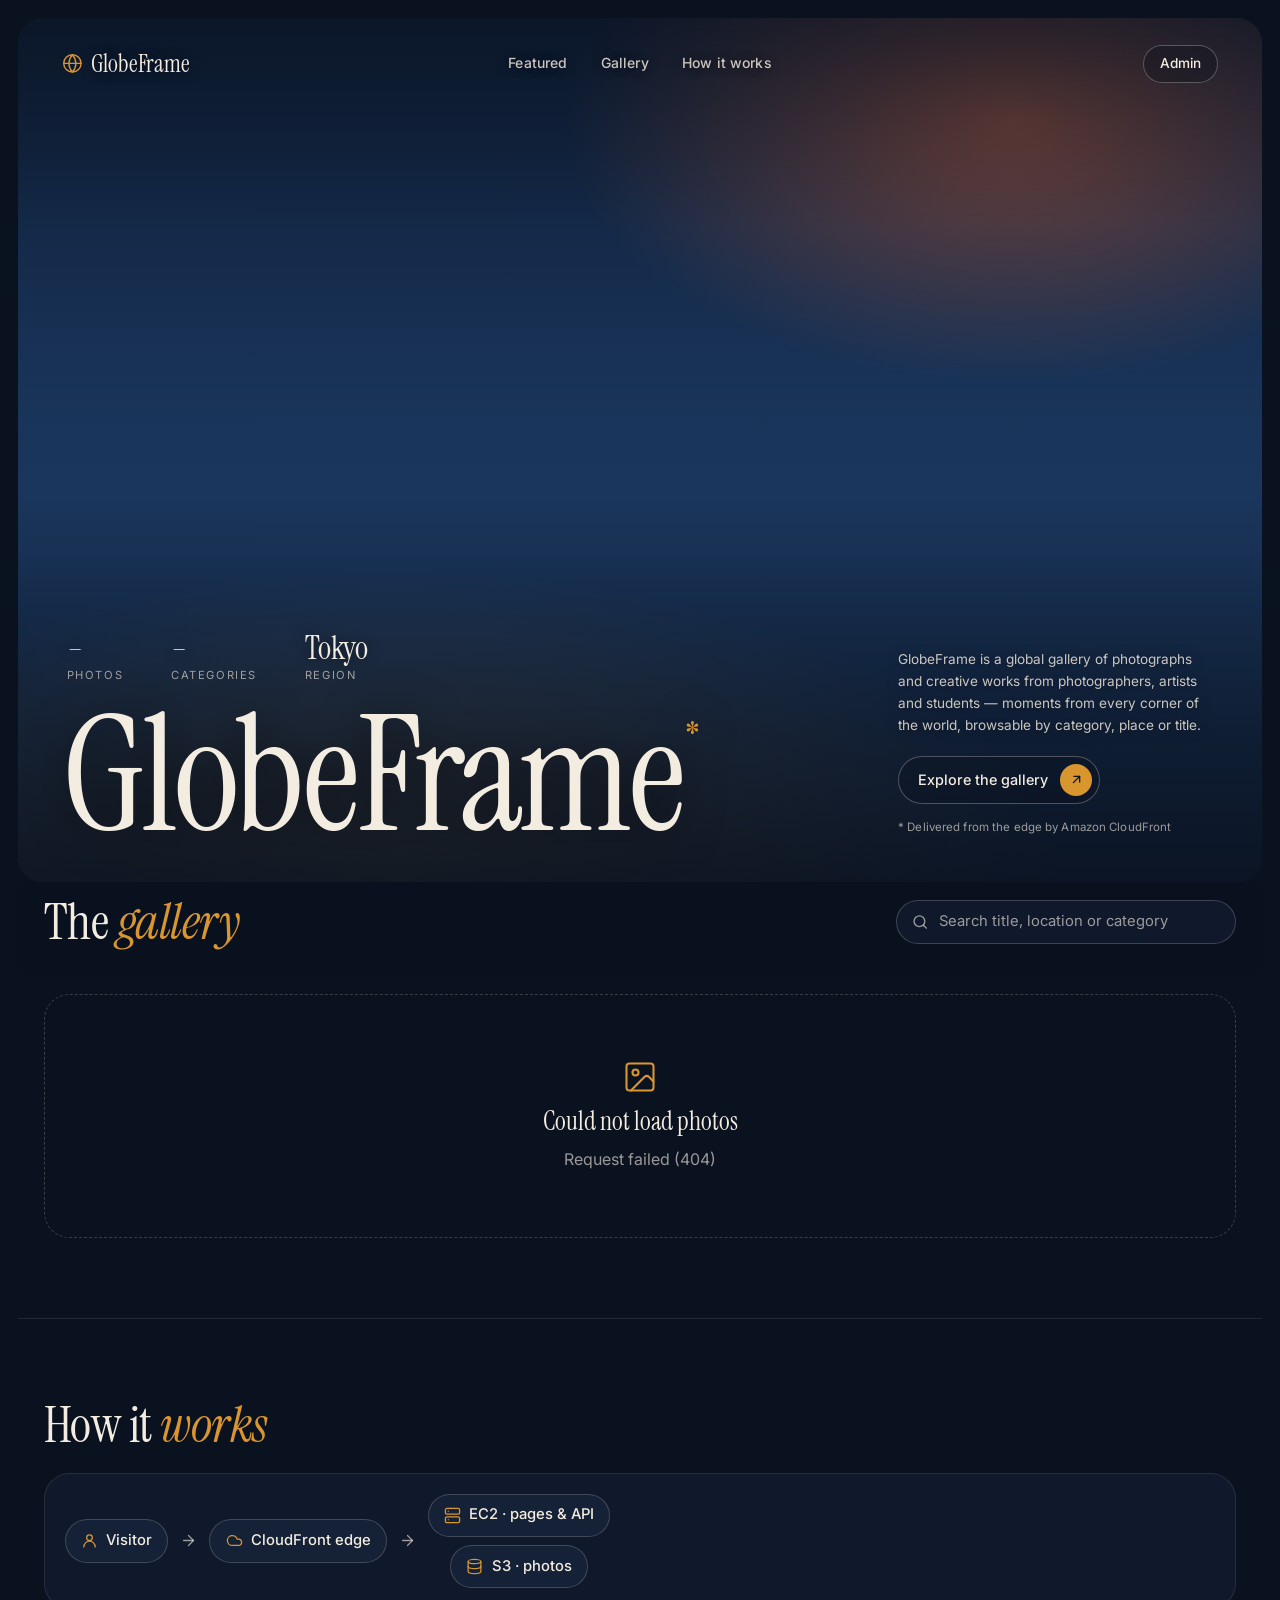
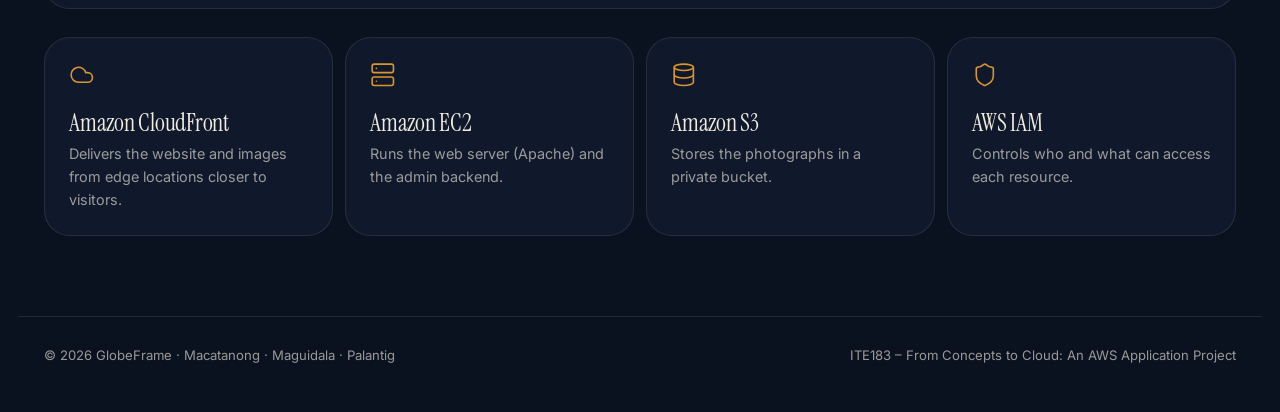
==== commit 64180da1: "Restyle UI as an editorial full-bleed hero Inspired by an editorial hero layout: the gallery opens o" ====
--- a/website/index.html
+++ b/website/index.html
@@ -5,14 +5,14 @@
   <meta name="viewport" content="width=device-width, initial-scale=1.0">
   <title>GlobeFrame – Global Photo Gallery</title>
   <meta name="description" content="GlobeFrame: a global photo gallery and portfolio website hosted on AWS.">
-  <meta name="theme-color" content="#0a0a0a">
+  <meta name="theme-color" content="#0a1220">
   <link rel="icon" href="img/favicon.svg" type="image/svg+xml">
   <link rel="preconnect" href="https://fonts.googleapis.com">
   <link rel="preconnect" href="https://fonts.gstatic.com" crossorigin>
-  <link rel="stylesheet" href="https://fonts.googleapis.com/css2?family=Archivo:wght@400;500;600&family=Space+Grotesk:wght@400;500;600;700&display=swap">
+  <link rel="stylesheet" href="https://fonts.googleapis.com/css2?family=Instrument+Serif:ital@0;1&family=Inter:wght@400;500;600&display=swap">
   <link rel="stylesheet" href="css/style.css">
 </head>
-<body>
+<body class="home">
   <!-- SVG icon sprite (Lucide-style, stroke icons) -->
   <svg width="0" height="0" style="position:absolute" aria-hidden="true">
     <symbol id="i-globe" viewBox="0 0 24 24"><circle cx="12" cy="12" r="10"/><path d="M2 12h20"/><path d="M12 2a15.3 15.3 0 0 1 4 10 15.3 15.3 0 0 1-4 10 15.3 15.3 0 0 1-4-10 15.3 15.3 0 0 1 4-10z"/></symbol>
@@ -31,37 +31,58 @@
     <symbol id="i-shield" viewBox="0 0 24 24"><path d="M20 13c0 5-3.5 7.5-7.7 9a1 1 0 0 1-.6 0C7.5 20.5 4 18 4 13V6a1 1 0 0 1 1-1c2 0 4.5-1.2 6.2-2.7a1.2 1.2 0 0 1 1.6 0C14.5 3.8 17 5 19 5a1 1 0 0 1 1 1z"/></symbol>
     <symbol id="i-user" viewBox="0 0 24 24"><circle cx="12" cy="8" r="4"/><path d="M4 21a8 8 0 0 1 16 0"/></symbol>
     <symbol id="i-arrow-right" viewBox="0 0 24 24"><path d="M5 12h14"/><path d="m12 5 7 7-7 7"/></symbol>
+    <symbol id="i-arrow-up-right" viewBox="0 0 24 24"><path d="M7 17 17 7"/><path d="M8 7h9v9"/></symbol>
   </svg>
 
   <a class="skip-link" href="#gallery">Skip to gallery</a>
 
-  <header class="site-header">
-    <a class="brand" href="index.html">
-      <svg class="icon brand-mark" aria-hidden="true"><use href="#i-globe"/></svg>
-      <span>GlobeFrame</span>
-    </a>
-    <nav aria-label="Main">
-      <a href="#gallery">Gallery</a>
-      <a href="#about">About</a>
-      <a href="admin.html" class="nav-admin">Admin</a>
-    </nav>
-  </header>
+  <!-- Hero: full-bleed cover photo in a rounded frame -->
+  <section class="hero" aria-label="GlobeFrame">
+    <div class="hero-bg" aria-hidden="true"><img id="hero-img" alt="" hidden></div>
+    <div class="hero-scrim" aria-hidden="true"></div>
 
-  <section class="hero">
-    <p class="eyebrow">Global Photo Gallery &amp; Portfolio</p>
-    <h1>Moments from around the world, <span class="dim">delivered close to you.</span></h1>
-    <p class="lede">GlobeFrame showcases photographs and creative works from photographers, artists and students.
-      Browse by category or search by title, location or category.</p>
-    <dl class="hero-stats" aria-live="polite">
-      <div><dt>Photos</dt><dd id="hs-photos">–</dd></div>
-      <div><dt>Categories</dt><dd id="hs-cats">–</dd></div>
-      <div><dt>Region</dt><dd id="hs-region">Tokyo</dd></div>
-    </dl>
+    <div class="hero-inner">
+      <header class="topbar">
+        <a class="brand" href="index.html">
+          <svg class="icon brand-mark" aria-hidden="true"><use href="#i-globe"/></svg>
+          <span>GlobeFrame</span>
+        </a>
+        <nav class="topnav" aria-label="Main">
+          <a href="#featured-section">Featured</a>
+          <a href="#gallery">Gallery</a>
+          <a href="#about">How it works</a>
+        </nav>
+        <a href="admin.html" class="nav-admin">Admin</a>
+      </header>
+
+      <p id="hero-credit" class="hero-credit" hidden></p>
+
+      <div class="stage">
+        <div class="stage-left">
+          <dl class="hero-stats" aria-live="polite">
+            <div><dt>Photos</dt><dd id="hs-photos">–</dd></div>
+            <div><dt>Categories</dt><dd id="hs-cats">–</dd></div>
+            <div><dt>Region</dt><dd id="hs-region">Tokyo</dd></div>
+          </dl>
+          <h1 class="wordmark">GlobeFrame<sup aria-hidden="true">*</sup></h1>
+        </div>
+
+        <div class="descriptor">
+          <p>GlobeFrame is a global gallery of photographs and creative works from photographers, artists and
+            students — moments from every corner of the world, browsable by category, place or title.</p>
+          <a class="cta" href="#gallery">
+            Explore the gallery
+            <span class="cta-icon" aria-hidden="true"><svg class="icon"><use href="#i-arrow-up-right"/></svg></span>
+          </a>
+          <p class="footnote">* Delivered from the edge by Amazon CloudFront</p>
+        </div>
+      </div>
+    </div>
   </section>
 
   <section id="featured-section" class="featured" hidden aria-labelledby="featured-title">
     <div class="section-head">
-      <h2 id="featured-title" class="section-title">Featured</h2>
+      <h2 id="featured-title" class="section-title">Featured <em>works</em></h2>
       <p class="muted small">Hand-picked by the curators</p>
     </div>
     <div id="featured" class="featured-row"></div>
@@ -70,7 +91,7 @@
   <main id="gallery" class="gallery-section" tabindex="-1">
     <div class="toolbar">
       <div class="toolbar-inner">
-        <h2 class="section-title">Gallery</h2>
+        <h2 class="section-title">The <em>gallery</em></h2>
         <label class="search">
           <span class="visually-hidden">Search photos</span>
           <svg class="icon" aria-hidden="true"><use href="#i-search"/></svg>
@@ -90,7 +111,7 @@
 
   <section id="about" class="about" aria-labelledby="about-title">
     <div class="section-head">
-      <h2 id="about-title" class="section-title">How it works</h2>
+      <h2 id="about-title" class="section-title">How it <em>works</em></h2>
       <p class="muted small" id="mode-badge"></p>
     </div>
 
--- a/website/css/style.css
+++ b/website/css/style.css
@@ -1,36 +1,45 @@
 /* GlobeFrame – shared styles for the gallery and admin pages.
-   Design system: dark, image-first ("Motion-Driven" portfolio style),
-   Space Grotesk headings + Archivo body, monochrome UI so photos carry the colour. */
+   Design: editorial, image-first. Night-navy canvas, cream type, gold accents.
+   Instrument Serif for display (wordmark, headings) + Inter for UI and body. */
 
 :root {
   color-scheme: dark;
-  /* colour tokens */
-  --bg: #0a0a0a;
-  --surface: #121212;
-  --surface-2: #1a1a1a;
-  --surface-3: #232323;
-  --line: #2a2a2e;
-  --line-strong: #3f3f46;
-  --text: #fafafa;
-  --text-2: #d4d4d8;
-  --muted: #a1a1aa;          /* 7.8:1 on --bg */
-  --accent: #fafafa;         /* primary actions are white on black */
-  --accent-ink: #0a0a0a;
-  --highlight: #fbbf24;      /* featured star only */
-  --danger: #f87171;
-  --success: #4ade80;
-  --ring: #fafafa;
-  /* type */
-  --font-head: "Space Grotesk", ui-sans-serif, system-ui, "Segoe UI", sans-serif;
-  --font-body: "Archivo", ui-sans-serif, system-ui, "Segoe UI", Roboto, Arial, sans-serif;
-  /* spacing / shape */
-  --gutter: clamp(1rem, 4vw, 3rem);
-  --radius-sm: 8px;
-  --radius: 12px;
-  --radius-lg: 18px;
+  /* palette */
+  --night: #0a1220;
+  --sky: #1c3a63;
+  --gold: #d9962f;
+  --gold-hi: #e8ab4b;
+  --moon: #c05a34;
+  --cream: #f3ece0;
+
+  /* semantic tokens */
+  --bg: var(--night);
+  --surface: #0f192b;
+  --surface-2: #142136;
+  --surface-3: #1b2a43;
+  --line: rgba(243, 236, 224, 0.1);
+  --line-strong: rgba(243, 236, 224, 0.2);
+  --text: var(--cream);
+  --text-2: rgba(243, 236, 224, 0.82);
+  --muted: rgba(243, 236, 224, 0.62);       /* ≈7:1 on --night */
+  --accent: var(--cream);                    /* primary buttons: cream on night */
+  --accent-ink: var(--night);
+  --highlight: var(--gold);
+  --danger: #f08a6c;
+  --success: #8fd19e;
+  --ring: var(--gold);
+
+  --serif: "Instrument Serif", Georgia, "Times New Roman", serif;
+  --sans: "Inter", "Helvetica Neue", "Segoe UI", Arial, sans-serif;
+
+  --gutter: clamp(1rem, 3.5vw, 2.75rem);
+  --frame: clamp(0px, 1.4vw, 18px);          /* outer padding around the hero frame */
+  --radius-sm: 10px;
+  --radius: 14px;
+  --radius-lg: clamp(16px, 2vw, 26px);
   --header-h: 64px;
-  /* motion */
-  --ease-out: cubic-bezier(0.22, 1, 0.36, 1);
+
+  --ease-out: cubic-bezier(0.2, 0.7, 0.2, 1);
   --t-fast: 150ms;
   --t-med: 250ms;
   --t-slow: 450ms;
@@ -39,15 +48,15 @@
 /* ---------- base */
 *, *::before, *::after { box-sizing: border-box; }
 html { scroll-behavior: smooth; scroll-padding-top: calc(var(--header-h) + 1rem); -webkit-text-size-adjust: 100%; }
-body { margin: 0; background: var(--bg); color: var(--text); font: 400 16px/1.6 var(--font-body);
-  -webkit-font-smoothing: antialiased; }
+body { margin: 0; background: var(--bg); color: var(--text); font: 400 16px/1.6 var(--sans); -webkit-font-smoothing: antialiased; }
 body.no-scroll { overflow: hidden; }
 a { color: inherit; }
 img { display: block; max-width: 100%; }
 button, input, select, textarea { font: inherit; color: inherit; }
 button { cursor: pointer; }
 [hidden] { display: none !important; }
-h1, h2, h3 { font-family: var(--font-head); font-weight: 600; letter-spacing: -0.02em; line-height: 1.15; }
+h1, h2, h3 { font-family: var(--serif); font-weight: 400; letter-spacing: -0.01em; line-height: 1.1; }
+em { font-style: italic; }
 .muted { color: var(--muted); }
 .small { font-size: 0.875rem; }
 .error { color: var(--danger); min-height: 1.4em; margin: 0; font-size: 0.9rem; }
@@ -57,50 +66,100 @@
 .icon { width: 1.15em; height: 1.15em; flex: none; fill: none; stroke: currentColor; stroke-width: 1.8;
   stroke-linecap: round; stroke-linejoin: round; vertical-align: -0.2em; }
 
-.skip-link { position: absolute; left: var(--gutter); top: -100px; z-index: 100; background: var(--accent); color: var(--accent-ink);
+.skip-link { position: absolute; left: var(--gutter); top: -100px; z-index: 100; background: var(--gold); color: var(--night);
   padding: 0.6rem 1rem; border-radius: var(--radius-sm); font-weight: 600; text-decoration: none; }
 .skip-link:focus { top: 0.75rem; }
 
-/* ---------- header */
+/* ---------- shared header (admin) */
 .site-header {
   position: sticky; top: 0; z-index: 20; height: var(--header-h);
   display: flex; align-items: center; justify-content: space-between; gap: 1rem;
   padding: 0 var(--gutter);
-  background: rgba(10, 10, 10, 0.78); backdrop-filter: saturate(1.4) blur(14px); -webkit-backdrop-filter: saturate(1.4) blur(14px);
+  background: rgba(10, 18, 32, 0.8); backdrop-filter: saturate(1.3) blur(14px); -webkit-backdrop-filter: saturate(1.3) blur(14px);
   border-bottom: 1px solid var(--line);
 }
-.brand { display: inline-flex; align-items: center; gap: 0.55rem; font: 600 1.2rem var(--font-head); letter-spacing: -0.02em; text-decoration: none; }
-.brand-mark { width: 1.5rem; height: 1.5rem; stroke-width: 1.6; }
-.site-header nav { display: flex; align-items: center; gap: 0.25rem; font-size: 0.95rem; }
+.brand { display: inline-flex; align-items: center; gap: 0.5rem; font: 400 1.5rem/1 var(--serif); letter-spacing: -0.01em; text-decoration: none; }
+.brand-mark { width: 1.3rem; height: 1.3rem; stroke-width: 1.6; color: var(--gold); }
+.site-header nav { display: flex; align-items: center; gap: 0.25rem; font-size: 0.9rem; }
 .site-header nav a { display: inline-flex; align-items: center; gap: 0.4rem; min-height: 44px; padding: 0 0.85rem;
-  text-decoration: none; color: var(--muted); border-radius: 999px; transition: color var(--t-fast); }
-.site-header nav a:hover { color: var(--text); }
-.site-header nav a.nav-admin { color: var(--text); border: 1px solid var(--line-strong); min-height: 38px; margin-left: 0.4rem;
-  transition: border-color var(--t-fast), background-color var(--t-fast); }
-.site-header nav a.nav-admin:hover { background: var(--surface-2); border-color: var(--muted); }
-.tag { display: inline-flex; align-items: center; font: 600 0.7rem/1 var(--font-body); text-transform: uppercase; letter-spacing: 0.1em;
-  color: var(--text-2); background: var(--surface-2); border: 1px solid var(--line-strong); border-radius: 999px; padding: 0.35rem 0.6rem; }
+  text-decoration: none; color: var(--text-2); transition: color var(--t-fast); }
+.site-header nav a:hover { color: #fff; }
+.nav-admin { display: inline-flex; align-items: center; min-height: 38px; padding: 0 1rem; border-radius: 999px; text-decoration: none;
+  font-size: 0.85rem; font-weight: 500; color: var(--cream); border: 1px solid rgba(243, 236, 224, 0.28);
+  background: rgba(12, 18, 30, 0.32); backdrop-filter: blur(6px); -webkit-backdrop-filter: blur(6px);
+  transition: background-color var(--t-med), border-color var(--t-med); }
+.nav-admin:hover { background: rgba(12, 18, 30, 0.6); border-color: rgba(243, 236, 224, 0.5); }
+.tag { display: inline-flex; align-items: center; font: 600 0.68rem/1 var(--sans); text-transform: uppercase; letter-spacing: 0.12em;
+  color: var(--gold); border: 1px solid rgba(217, 150, 47, 0.45); border-radius: 999px; padding: 0.35rem 0.6rem; }
 .tag:empty { display: none; }
 
 /* ---------- hero */
-.hero { padding: clamp(3.5rem, 11vw, 8rem) var(--gutter) clamp(2.5rem, 6vw, 4rem); max-width: 1200px; }
-.eyebrow { display: inline-flex; align-items: center; gap: 0.5rem; color: var(--muted); text-transform: uppercase;
-  letter-spacing: 0.16em; font-size: 0.78rem; font-weight: 600; margin: 0 0 1.4rem; }
-.eyebrow::before { content: ""; width: 1.6rem; height: 1px; background: var(--muted); }
-.hero h1 { font-size: clamp(2.4rem, 7vw, 5.25rem); font-weight: 600; line-height: 1.02; letter-spacing: -0.035em;
-  margin: 0 0 1.5rem; max-width: 15ch; text-wrap: balance; }
-.hero h1 .dim { color: var(--muted); }
-.lede { color: var(--text-2); max-width: 58ch; font-size: clamp(1rem, 1.6vw, 1.15rem); margin: 0; }
-.hero-stats { display: flex; flex-wrap: wrap; gap: 0.5rem clamp(1.5rem, 5vw, 3.5rem); margin: 2.5rem 0 0; }
+.home { padding: var(--frame); --header-h: 0px; }
+.hero { position: relative; display: flex; flex-direction: column; min-height: calc(100svh - 2 * var(--frame));
+  border-radius: var(--radius-lg); overflow: hidden; isolation: isolate;
+  background:                                                  /* fallback sky when there is no cover photo */
+    radial-gradient(60% 50% at 80% 12%, rgba(192, 90, 52, 0.55), transparent 60%),
+    radial-gradient(90% 60% at 30% 100%, rgba(217, 150, 47, 0.25), transparent 60%),
+    linear-gradient(180deg, #0d1c33 0%, var(--sky) 55%, #10213a 100%); }
+.hero-bg { position: absolute; inset: 0; z-index: -2; }
+.hero-bg img { width: 100%; height: 100%; object-fit: cover; opacity: 0; transform: scale(1.06);
+  transition: opacity 1.2s var(--ease-out), transform 2.4s var(--ease-out); }
+.hero-bg img.in { opacity: 1; transform: none; }
+.hero-scrim { position: absolute; inset: 0; z-index: -1; pointer-events: none;
+  background:
+    linear-gradient(180deg, rgba(10, 18, 32, 0.55) 0%, rgba(10, 18, 32, 0) 24%),
+    linear-gradient(0deg, rgba(10, 18, 32, 0.82) 0%, rgba(10, 18, 32, 0.15) 38%, rgba(10, 18, 32, 0) 58%); }
+.hero-inner { flex: 1; display: flex; flex-direction: column; padding: clamp(0.75rem, 2.4vh, 1.4rem) var(--gutter) clamp(1.5rem, 4vh, 2.75rem); }
+
+.topbar { display: grid; grid-template-columns: 1fr auto 1fr; align-items: center; gap: 1rem; min-height: 48px; }
+.topbar .brand { justify-self: start; text-shadow: 0 1px 12px rgba(0, 0, 0, 0.5); }
+.topbar .nav-admin { justify-self: end; }
+.topnav { display: flex; align-items: center; gap: clamp(1.1rem, 2.6vw, 2.6rem); }
+.topnav a { position: relative; color: var(--text-2); text-decoration: none; font-weight: 500; font-size: 0.875rem; letter-spacing: 0.01em;
+  padding: 0.6rem 0; text-shadow: 0 1px 10px rgba(0, 0, 0, 0.55); transition: color var(--t-med); }
+.topnav a::after { content: ""; position: absolute; left: 0; bottom: 0.3rem; width: 0; height: 1.5px; background: var(--gold); transition: width 0.28s ease; }
+.topnav a:hover { color: #fff; }
+.topnav a:hover::after, .topnav a:focus-visible::after { width: 100%; }
+
+.hero-credit { align-self: flex-end; display: inline-flex; align-items: center; gap: 0.45rem; margin: 0.75rem 0 0; padding: 0.4rem 0.8rem;
+  font-size: 0.75rem; color: var(--text-2); border-radius: 999px; background: rgba(10, 18, 32, 0.4); border: 1px solid var(--line);
+  backdrop-filter: blur(6px); -webkit-backdrop-filter: blur(6px); }
+.hero-credit .icon { color: var(--gold); width: 0.9rem; height: 0.9rem; }
+
+.stage { margin-top: auto; display: flex; align-items: flex-end; justify-content: space-between; gap: clamp(1.5rem, 5vw, 4rem);
+  padding-top: 3rem; animation: rise 1s var(--ease-out) both; }
+@keyframes rise { from { opacity: 0; transform: translateY(26px); } }
+.stage-left { min-width: 0; }
+.wordmark { margin: 0; font: 400 clamp(3.4rem, 12.5vw, 13rem)/0.86 var(--serif); letter-spacing: -0.02em; color: var(--cream);
+  text-shadow: 0 4px 40px rgba(0, 0, 0, 0.55); white-space: nowrap; }
+.wordmark sup { position: relative; top: 0.32em; vertical-align: top; margin-left: 0.04em; font-size: 0.24em; color: var(--gold); }
+.hero-stats { display: flex; flex-wrap: wrap; gap: 0.5rem clamp(1.5rem, 4vw, 3rem); margin: 0 0 clamp(0.75rem, 2vw, 1.5rem) 0.3rem; }
 .hero-stats div { display: flex; flex-direction: column-reverse; }
-.hero-stats dt { color: var(--muted); font-size: 0.8rem; text-transform: uppercase; letter-spacing: 0.1em; }
-.hero-stats dd { margin: 0; font: 600 clamp(1.6rem, 3vw, 2.1rem)/1.2 var(--font-head); letter-spacing: -0.02em; font-variant-numeric: tabular-nums; }
+.hero-stats dt { color: var(--muted); font-size: 0.7rem; text-transform: uppercase; letter-spacing: 0.14em; }
+.hero-stats dd { margin: 0; font: 400 clamp(1.5rem, 2.6vw, 2rem)/1.1 var(--serif); font-variant-numeric: tabular-nums;
+  text-shadow: 0 1px 12px rgba(0, 0, 0, 0.5); }
+
+.descriptor { flex-shrink: 0; max-width: 32ch; padding-bottom: 0.6rem; }
+.descriptor > p:first-child { margin: 0; font-size: clamp(0.85rem, 1vw, 0.95rem); line-height: 1.6; color: var(--text-2);
+  text-shadow: 0 1px 12px rgba(0, 0, 0, 0.6); }
+.cta { display: inline-flex; align-items: center; gap: 0.75rem; margin-top: 1.2rem; min-height: 48px; padding: 0.42rem 0.42rem 0.42rem 1.2rem;
+  border-radius: 999px; border: 1px solid rgba(243, 236, 224, 0.28); background: rgba(12, 18, 30, 0.32);
+  backdrop-filter: blur(6px); -webkit-backdrop-filter: blur(6px); color: var(--cream); text-decoration: none; font-size: 0.9rem; font-weight: 500;
+  transition: background-color var(--t-med), border-color var(--t-med); }
+.cta:hover { background: rgba(12, 18, 30, 0.6); border-color: rgba(243, 236, 224, 0.5); }
+.cta-icon { display: inline-grid; place-items: center; width: 32px; height: 32px; border-radius: 50%; background: var(--gold); color: var(--night);
+  transition: transform 0.3s ease, background-color var(--t-med); }
+.cta-icon .icon { width: 15px; height: 15px; stroke-width: 2.2; }
+.cta:hover .cta-icon { transform: rotate(45deg); background: var(--gold-hi); }
+.footnote { margin: 0.9rem 0 0; font-size: 0.72rem; color: var(--muted); letter-spacing: 0.01em; }
 
 /* ---------- sections */
-.section-head { display: flex; flex-wrap: wrap; align-items: baseline; justify-content: space-between; gap: 0.5rem 1rem; margin-bottom: 1.25rem; }
+.section-head { display: flex; flex-wrap: wrap; align-items: baseline; justify-content: space-between; gap: 0.5rem 1rem; margin-bottom: 1.4rem; }
 .section-head p { margin: 0; }
-.section-title { font-size: clamp(1.4rem, 2.6vw, 1.9rem); margin: 0; }
-.featured, .gallery-section, .about { padding: 0 var(--gutter) clamp(3rem, 7vw, 5rem); }
+.section-title { font-size: clamp(2rem, 4vw, 3.2rem); margin: 0; line-height: 1; }
+.section-title em { color: var(--gold); }
+.featured, .gallery-section, .about { padding: 0 calc(var(--gutter) - var(--frame)) clamp(3rem, 7vw, 5rem); }
+.featured { padding-top: clamp(3rem, 7vw, 5rem); }
 .gallery-section:focus { outline: none; }
 
 /* featured: bento grid */
@@ -111,59 +170,60 @@
 .featured-row .card img { height: 100%; object-fit: cover; }
 
 /* sticky toolbar */
-.toolbar { position: sticky; top: var(--header-h); z-index: 10; margin: 0 calc(var(--gutter) * -1) 1.25rem;
-  padding: 0.9rem var(--gutter) 0.75rem; background: rgba(10, 10, 10, 0.86);
-  backdrop-filter: blur(14px); -webkit-backdrop-filter: blur(14px); border-bottom: 1px solid transparent;
-  transition: border-color var(--t-med); }
+.toolbar { position: sticky; top: var(--header-h); z-index: 10; margin: 0 calc((var(--gutter) - var(--frame)) * -1) 1.25rem;
+  padding: 0.9rem calc(var(--gutter) - var(--frame)) 0.75rem; background: rgba(10, 18, 32, 0.86);
+  backdrop-filter: blur(14px); -webkit-backdrop-filter: blur(14px); border-bottom: 1px solid transparent; transition: border-color var(--t-med); }
 .toolbar.stuck { border-bottom-color: var(--line); }
 .toolbar-inner { display: flex; flex-wrap: wrap; align-items: center; justify-content: space-between; gap: 0.75rem 1rem; margin-bottom: 0.85rem; }
+.toolbar.stuck .section-title { font-size: clamp(1.6rem, 2.6vw, 2.2rem); }
 .filters { display: flex; gap: 0.5rem; overflow-x: auto; scrollbar-width: none; padding: 2px; margin: -2px; }
 .filters::-webkit-scrollbar { display: none; }
-.chip { flex: none; display: inline-flex; align-items: center; gap: 0.4rem; min-height: 38px; padding: 0 1rem;
-  background: transparent; color: var(--muted); border: 1px solid var(--line-strong); border-radius: 999px; font-size: 0.9rem;
+.chip { flex: none; display: inline-flex; align-items: center; gap: 0.45rem; min-height: 38px; padding: 0 1rem;
+  background: transparent; color: var(--text-2); border: 1px solid var(--line-strong); border-radius: 999px; font-size: 0.875rem;
   transition: color var(--t-fast), background-color var(--t-fast), border-color var(--t-fast); }
-.chip:hover { color: var(--text); border-color: var(--muted); }
-.chip.active { background: var(--accent); color: var(--accent-ink); border-color: var(--accent); font-weight: 600; }
-.chip .count { font-size: 0.78rem; opacity: 0.7; font-variant-numeric: tabular-nums; }
+.chip:hover { color: #fff; border-color: rgba(243, 236, 224, 0.45); }
+.chip.active { background: var(--cream); color: var(--night); border-color: var(--cream); font-weight: 600; }
+.chip .count { font-size: 0.75rem; opacity: 0.65; font-variant-numeric: tabular-nums; }
 
 /* search field */
 .search { position: relative; display: block; width: min(340px, 100%); }
-.search .icon { position: absolute; left: 0.9rem; top: 50%; transform: translateY(-50%); color: var(--muted); pointer-events: none; }
+.search .icon { position: absolute; left: 0.95rem; top: 50%; transform: translateY(-50%); color: var(--muted); pointer-events: none; }
 .search input { width: 100%; min-height: 44px; background: var(--surface); border: 1px solid var(--line-strong); border-radius: 999px;
-  padding: 0 1rem 0 2.6rem; font-size: 0.95rem; transition: border-color var(--t-fast), background-color var(--t-fast); }
+  padding: 0 1rem 0 2.65rem; font-size: 0.925rem; transition: border-color var(--t-fast), background-color var(--t-fast); }
 .search input::placeholder { color: var(--muted); }
-.search input:hover { border-color: var(--muted); }
-.search input:focus { outline: none; border-color: var(--text); background: var(--surface-2); }
+.search input:hover { border-color: rgba(243, 236, 224, 0.4); }
+.search input:focus { outline: none; border-color: var(--gold); background: var(--surface-2); }
 
 .status { color: var(--muted); padding: 0.25rem 0 1rem; }
 .status:empty { display: none; }
 .empty { display: flex; flex-direction: column; align-items: center; gap: 0.6rem; text-align: center; padding: 4rem 1rem;
   border: 1px dashed var(--line-strong); border-radius: var(--radius-lg); color: var(--muted); column-span: all; }
-.empty .icon { width: 2.25rem; height: 2.25rem; stroke-width: 1.4; }
-.empty strong { color: var(--text); font: 600 1.1rem var(--font-head); }
+.empty .icon { width: 2.25rem; height: 2.25rem; stroke-width: 1.4; color: var(--gold); }
+.empty strong { color: var(--text); font: 400 1.6rem var(--serif); }
 
 /* ---------- photo cards (masonry) */
 .grid { columns: 4 260px; column-gap: 0.75rem; }
 .card { position: relative; display: block; width: 100%; margin: 0 0 0.75rem; padding: 0; border: 0; border-radius: var(--radius);
   overflow: hidden; background: var(--surface-2); cursor: zoom-in; break-inside: avoid; text-align: left; color: inherit; }
-.card img { width: 100%; height: auto; min-height: 120px; object-fit: cover; transition: transform 700ms var(--ease-out), opacity var(--t-slow); }
+.card img { width: 100%; height: auto; min-height: 120px; object-fit: cover; transition: transform 800ms var(--ease-out), opacity var(--t-slow); }
 .card img[data-loading] { opacity: 0; }
 .card:hover img, .card:focus-visible img { transform: scale(1.04); }
-.card-caption { position: absolute; inset: auto 0 0 0; display: flex; flex-direction: column; gap: 0.1rem; padding: 3rem 1rem 0.9rem;
-  background: linear-gradient(transparent, rgba(0, 0, 0, 0.82)); opacity: 0; transform: translateY(6px);
+.card-caption { position: absolute; inset: auto 0 0 0; display: flex; flex-direction: column; gap: 0.15rem; padding: 3rem 1rem 0.9rem;
+  background: linear-gradient(transparent, rgba(10, 18, 32, 0.88)); opacity: 0; transform: translateY(6px);
   transition: opacity var(--t-med) var(--ease-out), transform var(--t-med) var(--ease-out); }
-.card-caption strong { font: 600 1rem/1.3 var(--font-head); color: #fff; }
-.card-caption span { color: #d4d4d8; font-size: 0.82rem; }
+.card-caption strong { font: 400 1.35rem/1.1 var(--serif); color: var(--cream); }
+.card-caption span { color: var(--text-2); font-size: 0.8rem; }
+.featured-row > :first-child .card-caption strong { font-size: clamp(1.6rem, 2.6vw, 2.4rem); }
 .card:hover .card-caption, .card:focus-visible .card-caption, .featured-row .card-caption { opacity: 1; transform: none; }
 .card:focus-visible { outline: 2px solid var(--ring); outline-offset: 3px; }
 .badge-feat { position: absolute; top: 0.75rem; left: 0.75rem; display: inline-flex; align-items: center; gap: 0.3rem;
-  background: rgba(10, 10, 10, 0.7); backdrop-filter: blur(6px); color: var(--text); border-radius: 999px;
+  background: rgba(10, 18, 32, 0.7); backdrop-filter: blur(6px); color: var(--cream); border-radius: 999px;
   padding: 0.3rem 0.6rem; font-size: 0.72rem; font-weight: 600; letter-spacing: 0.04em; }
-.badge-feat .icon { color: var(--highlight); fill: var(--highlight); width: 0.9rem; height: 0.9rem; }
+.badge-feat .icon { color: var(--gold); fill: var(--gold); width: 0.9rem; height: 0.9rem; }
 
 /* scroll reveal (only when JS + motion allowed) */
 .reveal { opacity: 0; transform: translateY(18px); }
-.reveal.in { opacity: 1; transform: none; transition: opacity 500ms var(--ease-out), transform 500ms var(--ease-out); }
+.reveal.in { opacity: 1; transform: none; transition: opacity 600ms var(--ease-out), transform 600ms var(--ease-out); }
 
 /* skeletons */
 .skeleton { break-inside: avoid; margin: 0 0 0.75rem; border-radius: var(--radius);
@@ -175,38 +235,41 @@
 .about { border-top: 1px solid var(--line); padding-top: clamp(3rem, 7vw, 5rem); }
 .flow { list-style: none; display: flex; flex-wrap: wrap; align-items: center; gap: 0.75rem; margin: 0 0 1.75rem; padding: 1.25rem;
   background: var(--surface); border: 1px solid var(--line); border-radius: var(--radius-lg); }
-.flow li { display: inline-flex; align-items: center; gap: 0.5rem; font-weight: 500; }
-.flow li:not(.flow-arrow):not(.flow-split) { padding: 0.55rem 0.9rem; background: var(--surface-2); border: 1px solid var(--line-strong); border-radius: 999px; }
-.flow-arrow { color: var(--muted); }
+.flow li { display: inline-flex; align-items: center; gap: 0.5rem; font-weight: 500; font-size: 0.925rem; }
+.flow li .icon { color: var(--gold); }
+.flow li:not(.flow-arrow):not(.flow-split), .flow-split span { padding: 0.55rem 0.95rem; background: var(--surface-2);
+  border: 1px solid var(--line-strong); border-radius: 999px; }
+.flow-arrow, .flow li.flow-arrow .icon { color: var(--muted); }
 .flow-split { display: flex; flex-direction: column; gap: 0.5rem; }
-.flow-split span { display: inline-flex; align-items: center; gap: 0.5rem; padding: 0.55rem 0.9rem; background: var(--surface-2);
-  border: 1px solid var(--line-strong); border-radius: 999px; }
+.flow-split span { display: inline-flex; align-items: center; gap: 0.5rem; }
 .about-grid { display: grid; grid-template-columns: repeat(auto-fit, minmax(220px, 1fr)); gap: 0.75rem; }
-.about-grid article { background: var(--surface); border: 1px solid var(--line); border-radius: var(--radius-lg); padding: 1.4rem;
+.about-grid article { background: var(--surface); border: 1px solid var(--line); border-radius: var(--radius-lg); padding: 1.5rem;
   transition: border-color var(--t-med), transform var(--t-med) var(--ease-out); }
-.about-grid article:hover { border-color: var(--line-strong); transform: translateY(-2px); }
-.about-grid .icon { width: 1.6rem; height: 1.6rem; stroke-width: 1.5; margin-bottom: 1rem; }
-.about-grid h3 { margin: 0 0 0.35rem; font-size: 1.05rem; }
-.about-grid p { margin: 0; color: var(--muted); font-size: 0.93rem; }
-.site-footer { display: flex; flex-wrap: wrap; justify-content: space-between; gap: 0.5rem 1.5rem; padding: 1.75rem var(--gutter);
-  color: var(--muted); font-size: 0.85rem; border-top: 1px solid var(--line); }
+.about-grid article:hover { border-color: rgba(217, 150, 47, 0.45); transform: translateY(-2px); }
+.about-grid .icon { width: 1.6rem; height: 1.6rem; stroke-width: 1.5; margin-bottom: 1.1rem; color: var(--gold); }
+.about-grid h3 { margin: 0 0 0.35rem; font-size: 1.5rem; }
+.about-grid p { margin: 0; color: var(--muted); font-size: 0.9rem; }
+.site-footer { display: flex; flex-wrap: wrap; justify-content: space-between; gap: 0.5rem 1.5rem;
+  padding: 1.75rem calc(var(--gutter) - var(--frame)); color: var(--muted); font-size: 0.82rem; border-top: 1px solid var(--line); }
+.admin .site-footer { padding-inline: var(--gutter); }
 
 /* ---------- lightbox */
 .lightbox { position: fixed; inset: 0; z-index: 50; display: grid; grid-template-columns: 4.5rem 1fr 4.5rem; grid-template-rows: auto 1fr;
-  align-items: center; background: rgba(5, 5, 5, 0.96); animation: fade-in var(--t-med) var(--ease-out); }
+  align-items: center; background: rgba(6, 11, 20, 0.96); animation: fade-in var(--t-med) var(--ease-out); }
 .lb-top { grid-column: 1 / -1; display: flex; justify-content: space-between; align-items: center; padding: 0.75rem 1rem 0 1.5rem; }
-.lb-count { color: var(--muted); font-size: 0.875rem; font-variant-numeric: tabular-nums; }
+.lb-count { color: var(--muted); font-size: 0.85rem; font-variant-numeric: tabular-nums; letter-spacing: 0.08em; }
 .lightbox figure { margin: 0; display: flex; flex-direction: column; align-items: center; max-height: 100%; min-width: 0; padding-bottom: 1rem; }
 .lightbox img { max-height: 72vh; max-width: 100%; border-radius: var(--radius-sm); object-fit: contain; transition: opacity var(--t-med); }
 .lightbox img.swap { opacity: 0; }
 .lightbox figcaption { max-width: 720px; text-align: center; padding: 1.1rem 1rem 0; }
-.lightbox h3 { font-size: 1.5rem; margin: 0; }
+.lightbox h3 { font-size: clamp(1.8rem, 3vw, 2.4rem); margin: 0; }
 .lightbox #lb-desc { color: var(--text-2); margin: 0.6rem 0 0; }
 .lightbox #lb-desc:empty { display: none; }
-.meta { display: flex; flex-wrap: wrap; justify-content: center; gap: 0.35rem 1rem; margin: 0.5rem 0 0; color: var(--muted); font-size: 0.9rem; }
+.meta { display: flex; flex-wrap: wrap; justify-content: center; gap: 0.35rem 1rem; margin: 0.5rem 0 0; color: var(--muted); font-size: 0.875rem; }
 .meta span { display: inline-flex; align-items: center; gap: 0.35rem; }
+.meta .icon { color: var(--gold); }
 .icon-btn { display: inline-grid; place-items: center; width: 48px; height: 48px; border-radius: 999px; background: transparent;
-  border: 1px solid transparent; color: var(--text); transition: background-color var(--t-fast), border-color var(--t-fast); }
+  border: 1px solid transparent; color: var(--cream); transition: background-color var(--t-fast), border-color var(--t-fast); }
 .icon-btn .icon { width: 1.5rem; height: 1.5rem; }
 .icon-btn:hover { background: var(--surface-2); border-color: var(--line-strong); }
 .lb-nav { justify-self: center; }
@@ -214,35 +277,37 @@
 
 /* ---------- buttons & forms */
 .btn { display: inline-flex; align-items: center; justify-content: center; gap: 0.5rem; min-height: 44px; padding: 0 1.2rem; white-space: nowrap;
-  background: var(--accent); color: var(--accent-ink); border: 1px solid var(--accent); border-radius: var(--radius-sm);
-  font-weight: 600; font-size: 0.95rem; transition: background-color var(--t-fast), border-color var(--t-fast), transform var(--t-fast), opacity var(--t-fast); }
-.btn:hover { background: #e4e4e7; border-color: #e4e4e7; }
+  background: var(--accent); color: var(--accent-ink); border: 1px solid var(--accent); border-radius: 999px;
+  font-weight: 600; font-size: 0.9rem; transition: background-color var(--t-fast), border-color var(--t-fast), transform var(--t-fast), opacity var(--t-fast); }
+.btn:hover { background: #fff; border-color: #fff; }
 .btn:active { transform: scale(0.98); }
 .btn:disabled { opacity: 0.55; cursor: progress; }
-.btn-ghost { background: transparent; color: var(--text); border-color: var(--line-strong); }
-.btn-ghost:hover { background: var(--surface-3); border-color: var(--muted); }
-.btn-danger { background: transparent; color: var(--danger); border-color: rgba(248, 113, 113, 0.4); }
-.btn-danger:hover { background: rgba(248, 113, 113, 0.1); border-color: var(--danger); }
-.btn-small { min-height: 36px; padding: 0 0.8rem; font-size: 0.85rem; }
+.btn-ghost { background: transparent; color: var(--cream); border-color: var(--line-strong); }
+.btn-ghost:hover { background: var(--surface-3); border-color: rgba(243, 236, 224, 0.45); }
+.btn-danger { background: transparent; color: var(--danger); border-color: rgba(240, 138, 108, 0.4); }
+.btn-danger:hover { background: rgba(240, 138, 108, 0.1); border-color: var(--danger); }
+.btn-small { min-height: 36px; padding: 0 0.85rem; font-size: 0.82rem; }
 .btn-block { width: 100%; }
+.btn-icon { width: 36px; padding: 0; }
 
 .form { display: grid; gap: 1.1rem; }
 .form-grid { grid-template-columns: 1fr 1fr; }
 .span-2, .form-grid .actions { grid-column: span 2; }
-.form label { display: grid; gap: 0.4rem; font-size: 0.875rem; font-weight: 500; color: var(--text-2); }
-.form label .opt { font-weight: 400; color: var(--muted); font-size: 0.8rem; margin-left: 0.3rem; }
-.form label.check { display: flex; align-items: center; gap: 0.6rem; color: var(--text); min-height: 44px; cursor: pointer; }
-.form input[type=checkbox] { width: 1.15rem; height: 1.15rem; accent-color: var(--accent); }
+.form label { display: grid; gap: 0.4rem; font-size: 0.85rem; font-weight: 500; color: var(--text-2); }
+.form label .opt { font-weight: 400; color: var(--muted); font-size: 0.78rem; margin-left: 0.3rem; }
+.form label.check { display: flex; align-items: center; gap: 0.6rem; color: var(--cream); min-height: 44px; cursor: pointer; }
+.form input[type=checkbox] { width: 1.15rem; height: 1.15rem; accent-color: var(--gold); }
 .form input:not([type=checkbox]):not([type=file]), .form textarea, .form select, .inline-form input {
   width: 100%; min-height: 44px; background: var(--bg); border: 1px solid var(--line-strong); border-radius: var(--radius-sm);
-  padding: 0.6rem 0.8rem; font-size: 1rem; transition: border-color var(--t-fast); }
+  padding: 0.6rem 0.85rem; font-size: 1rem; transition: border-color var(--t-fast), box-shadow var(--t-fast); }
+.form select option { background: var(--surface); }
 .form textarea { resize: vertical; }
-.form input:hover, .form textarea:hover, .form select:hover, .inline-form input:hover { border-color: var(--muted); }
-.form input:focus, .form textarea:focus, .form select:focus, .inline-form input:focus { outline: none; border-color: var(--text); box-shadow: 0 0 0 3px rgba(250, 250, 250, 0.12); }
-.form input::placeholder, .form textarea::placeholder, .inline-form input::placeholder { color: #71717a; }
+.form input:hover, .form textarea:hover, .form select:hover, .inline-form input:hover { border-color: rgba(243, 236, 224, 0.4); }
+.form input:focus, .form textarea:focus, .form select:focus, .inline-form input:focus { outline: none; border-color: var(--gold); box-shadow: 0 0 0 3px rgba(217, 150, 47, 0.18); }
+.form input::placeholder, .form textarea::placeholder, .inline-form input::placeholder { color: rgba(243, 236, 224, 0.4); }
 .actions { display: flex; flex-wrap: wrap; align-items: center; gap: 0.8rem; }
 .self-end { align-self: end; }
-.msg { color: var(--muted); font-size: 0.9rem; }
+.msg { color: var(--muted); font-size: 0.875rem; }
 .msg.ok { color: var(--success); }
 .msg.err { color: var(--danger); }
 
@@ -250,55 +315,58 @@
 .dropzone { position: relative; display: grid !important; place-items: center; min-height: 170px; padding: 1.25rem;
   border: 1.5px dashed var(--line-strong); border-radius: var(--radius); background: var(--bg); text-align: center; cursor: pointer;
   overflow: hidden; transition: border-color var(--t-fast), background-color var(--t-fast); }
-.dropzone:hover, .dropzone.over { border-color: var(--text); background: var(--surface-2); }
-.dropzone:focus-within { border-color: var(--text); box-shadow: 0 0 0 3px rgba(250, 250, 250, 0.12); }
+.dropzone:hover, .dropzone.over { border-color: var(--gold); background: var(--surface-2); }
+.dropzone:focus-within { border-color: var(--gold); box-shadow: 0 0 0 3px rgba(217, 150, 47, 0.18); }
 .dropzone input[type=file] { position: absolute; inset: 0; opacity: 0; cursor: pointer; }
 .drop-text { position: relative; display: flex; flex-direction: column; align-items: center; gap: 0.35rem; pointer-events: none; }
-.drop-text .icon { width: 1.8rem; height: 1.8rem; color: var(--muted); margin-bottom: 0.3rem; }
-.drop-text strong { color: var(--text); font-weight: 600; word-break: break-all; }
+.drop-text .icon { width: 1.8rem; height: 1.8rem; color: var(--gold); margin-bottom: 0.3rem; }
+.drop-text strong { color: var(--cream); font-weight: 600; word-break: break-all; }
 #drop-preview { position: absolute; inset: 0; width: 100%; height: 100%; object-fit: cover; opacity: 0.28; pointer-events: none; }
 
 /* ---------- admin layout */
 .admin main { padding: 1.5rem var(--gutter) 3rem; }
-.tabbar { position: sticky; top: var(--header-h); z-index: 15; background: rgba(10, 10, 10, 0.86); backdrop-filter: blur(14px);
+.tabbar { position: sticky; top: var(--header-h); z-index: 15; background: rgba(10, 18, 32, 0.86); backdrop-filter: blur(14px);
   -webkit-backdrop-filter: blur(14px); border-bottom: 1px solid var(--line); }
 .tabbar nav { display: flex; gap: 0.25rem; max-width: calc(1040px + 2 * var(--gutter)); margin: 0 auto; padding: 0 var(--gutter); overflow-x: auto; scrollbar-width: none; }
 .tabbar nav::-webkit-scrollbar { display: none; }
 .tabbar a { flex: none; display: inline-flex; align-items: center; min-height: 48px; padding: 0 0.9rem; color: var(--muted);
-  text-decoration: none; font-size: 0.92rem; font-weight: 500; border-bottom: 2px solid transparent; transition: color var(--t-fast), border-color var(--t-fast); }
-.tabbar a:hover { color: var(--text); }
-.tabbar a.current { color: var(--text); border-bottom-color: var(--text); }
+  text-decoration: none; font-size: 0.9rem; font-weight: 500; border-bottom: 2px solid transparent; transition: color var(--t-fast), border-color var(--t-fast); }
+.tabbar a:hover { color: var(--cream); }
+.tabbar a.current { color: var(--cream); border-bottom-color: var(--gold); }
 
 .panel { background: var(--surface); border: 1px solid var(--line); border-radius: var(--radius-lg); padding: clamp(1.1rem, 3vw, 1.75rem);
   margin: 0 auto 1.25rem; max-width: 1040px; scroll-margin-top: calc(var(--header-h) + 64px); }
-.panel h1 { font-size: 1.35rem; margin: 0; }
+.panel h1 { font-size: clamp(1.8rem, 3vw, 2.2rem); margin: 0; }
 .panel-head { display: flex; flex-wrap: wrap; justify-content: space-between; align-items: center; gap: 0.75rem 1rem; margin-bottom: 1.25rem; }
 .panel-head .search { width: min(280px, 100%); }
 .panel-head .search input { background: var(--bg); }
 
-.login { display: grid; place-items: center; min-height: calc(100vh - var(--header-h)); padding: 2rem var(--gutter); }
-.login-card { width: min(400px, 100%); background: var(--surface); border: 1px solid var(--line); border-radius: var(--radius-lg); padding: 2rem; }
-.login-icon { display: inline-grid; place-items: center; width: 44px; height: 44px; border-radius: var(--radius); background: var(--surface-2);
-  border: 1px solid var(--line-strong); margin-bottom: 1.1rem; }
-.login-card h1 { font-size: 1.5rem; margin: 0 0 0.3rem; }
+.login { display: grid; place-items: center; min-height: calc(100vh - var(--header-h)); padding: 2rem var(--gutter);
+  background: radial-gradient(50% 40% at 70% 20%, rgba(192, 90, 52, 0.18), transparent 70%),
+              radial-gradient(60% 50% at 20% 90%, rgba(28, 58, 99, 0.6), transparent 70%); }
+.login-card { width: min(400px, 100%); background: rgba(15, 25, 43, 0.85); backdrop-filter: blur(10px); border: 1px solid var(--line);
+  border-radius: var(--radius-lg); padding: 2rem; }
+.login-icon { display: inline-grid; place-items: center; width: 44px; height: 44px; border-radius: 50%; background: var(--gold); color: var(--night);
+  margin-bottom: 1.1rem; }
+.login-card h1 { font-size: 2.2rem; margin: 0 0 0.3rem; }
 .login-card > p { margin: 0 0 1.5rem; }
 
 .stats { display: grid; grid-template-columns: repeat(4, 1fr); gap: 0.75rem; margin-bottom: 1rem; }
-.stat { position: relative; display: flex; flex-direction: column; gap: 0.2rem; background: var(--surface-2); border: 1px solid var(--line);
+.stat { position: relative; display: flex; flex-direction: column; gap: 0.15rem; background: var(--surface-2); border: 1px solid var(--line);
   border-radius: var(--radius); padding: 1rem 1.1rem; }
-.stat .icon { position: absolute; top: 1rem; right: 1rem; color: var(--muted); }
-.stat-num { font: 600 1.9rem/1.15 var(--font-head); letter-spacing: -0.02em; font-variant-numeric: tabular-nums; }
-.stat-label { color: var(--muted); font-size: 0.85rem; }
+.stat .icon { position: absolute; top: 1rem; right: 1rem; color: var(--gold); }
+.stat-num { font: 400 2.4rem/1.05 var(--serif); font-variant-numeric: tabular-nums; }
+.stat-label { color: var(--muted); font-size: 0.82rem; }
 .stats-detail { display: grid; grid-template-columns: 1.3fr 1fr; gap: 0.75rem; }
 .subpanel { background: var(--surface-2); border: 1px solid var(--line); border-radius: var(--radius); padding: 1.1rem; min-width: 0; }
-.sub { font: 600 0.75rem var(--font-body); text-transform: uppercase; letter-spacing: 0.1em; color: var(--muted); margin: 0 0 0.9rem; }
+.sub { font: 600 0.7rem var(--sans); text-transform: uppercase; letter-spacing: 0.14em; color: var(--muted); margin: 0 0 0.9rem; }
 .bars { display: grid; gap: 0.6rem; }
-.bar-row { display: grid; grid-template-columns: minmax(5rem, 8.5rem) 1fr 2rem; gap: 0.7rem; align-items: center; font-size: 0.9rem; }
+.bar-row { display: grid; grid-template-columns: minmax(5rem, 8.5rem) 1fr 2rem; gap: 0.7rem; align-items: center; font-size: 0.875rem; }
 .bar-label { overflow: hidden; text-overflow: ellipsis; white-space: nowrap; }
 .bar-track { height: 8px; background: var(--surface-3); border-radius: 99px; overflow: hidden; }
-.bar-fill { display: block; height: 100%; background: var(--text); border-radius: 99px; min-width: 2px; transition: width 600ms var(--ease-out); }
+.bar-fill { display: block; height: 100%; background: var(--gold); border-radius: 99px; min-width: 2px; transition: width 600ms var(--ease-out); }
 .bar-num { text-align: right; color: var(--muted); font-variant-numeric: tabular-nums; }
-.facts { display: grid; grid-template-columns: auto 1fr; gap: 0.6rem 1rem; margin: 0; font-size: 0.92rem; }
+.facts { display: grid; grid-template-columns: auto 1fr; gap: 0.6rem 1rem; margin: 0; font-size: 0.9rem; }
 .facts dt { color: var(--muted); }
 .facts dd { margin: 0; min-width: 0; overflow-wrap: anywhere; }
 
@@ -309,28 +377,27 @@
 .admin-thumb { position: relative; flex: none; aspect-ratio: 16 / 10; min-height: 0; overflow: hidden; background: var(--surface-3); }
 .admin-thumb img { position: absolute; inset: 0; width: 100%; height: 100%; object-fit: cover; }
 .admin-info { display: flex; flex-direction: column; gap: 0.25rem; padding: 0.9rem 1rem 0.5rem; min-width: 0; flex: 1; }
-.admin-info strong { font: 600 1rem/1.3 var(--font-head); overflow: hidden; text-overflow: ellipsis; white-space: nowrap; }
-.admin-info .meta { justify-content: flex-start; margin: 0; font-size: 0.82rem; gap: 0.2rem 0.8rem; }
+.admin-info strong { font: 400 1.4rem/1.15 var(--serif); overflow: hidden; text-overflow: ellipsis; white-space: nowrap; }
+.admin-info .meta { justify-content: flex-start; margin: 0; font-size: 0.8rem; gap: 0.2rem 0.8rem; }
 .clamp { display: -webkit-box; -webkit-line-clamp: 2; -webkit-box-orient: vertical; overflow: hidden; color: var(--muted); }
 .admin-actions { display: flex; gap: 0.4rem; flex-wrap: wrap; padding: 0.5rem 1rem 1rem; }
 .admin-actions .btn-danger { margin-left: auto; }
-.btn-icon { width: 36px; padding: 0; }
 
 .inline-form { display: flex; gap: 0.6rem; flex-wrap: wrap; }
 .inline-form input { flex: 1 1 240px; width: auto; }
 .cat-list { display: grid; gap: 0.5rem; margin-top: 0.5rem; }
 .cat-item { display: grid; grid-template-columns: auto 1fr auto auto; gap: 0.75rem; align-items: center; background: var(--surface-2);
   border: 1px solid var(--line); border-radius: var(--radius); padding: 0.5rem 0.6rem 0.5rem 1rem; }
-.cat-item > .icon { color: var(--muted); }
+.cat-item > .icon { color: var(--gold); }
 .cat-name { font-weight: 600; min-width: 0; overflow: hidden; text-overflow: ellipsis; white-space: nowrap; }
 .cat-item .admin-actions { padding: 0; }
 .cat-item .admin-actions .btn-danger { margin-left: 0; }
 
-dialog { background: var(--surface); color: var(--text); border: 1px solid var(--line-strong); border-radius: var(--radius-lg);
+dialog { background: var(--surface); color: var(--cream); border: 1px solid var(--line-strong); border-radius: var(--radius-lg);
   padding: 1.6rem; width: min(480px, calc(100vw - 2rem)); }
 dialog[open] { animation: pop var(--t-med) var(--ease-out); }
-dialog::backdrop { background: rgba(0, 0, 0, 0.7); backdrop-filter: blur(4px); }
-dialog h2 { font-size: 1.3rem; margin: 0; }
+dialog::backdrop { background: rgba(6, 11, 20, 0.7); backdrop-filter: blur(4px); }
+dialog h2 { font-size: 1.9rem; margin: 0; }
 @keyframes pop { from { opacity: 0; transform: translateY(8px) scale(0.98); } }
 
 /* ---------- responsive */
@@ -339,21 +406,29 @@
   .stats { grid-template-columns: repeat(2, 1fr); }
   .stats-detail { grid-template-columns: 1fr; }
 }
+@media (max-width: 820px) {
+  .topbar { grid-template-columns: 1fr auto; }
+  .topnav { display: none; }
+  .stage { flex-direction: column; align-items: flex-start; gap: 1.4rem; }
+  .descriptor { max-width: 42ch; }
+  .hero-credit { align-self: flex-start; }
+}
 @media (max-width: 640px) {
   :root { --header-h: 56px; }
+  .home { --header-h: 0px; }
   .site-header nav a { padding: 0 0.6rem; }
-  .site-header nav a[href="#about"] { display: none; }
   .nav-link-icon span { display: none; }
+  .brand .tag { display: none; }
   .stat .icon { display: none; }
-  .brand .tag { display: none; }
-  .stat-num { font-size: 1.6rem; }
+  .stat-num { font-size: 2rem; }
+  .wordmark { font-size: clamp(3rem, 16.5vw, 6rem); }
   .toolbar-inner .section-title { display: none; }
   .search { width: 100%; }
   .featured-row { grid-auto-rows: 140px; }
   .grid { columns: 2 140px; column-gap: 0.5rem; }
   .card { margin-bottom: 0.5rem; border-radius: var(--radius-sm); }
   .card-caption { padding: 2rem 0.7rem 0.6rem; }
-  .card-caption strong { font-size: 0.9rem; }
+  .card-caption strong { font-size: 1.1rem; }
   .form-grid { grid-template-columns: 1fr; }
   .span-2, .form-grid .actions { grid-column: auto; }
   .lightbox { grid-template-columns: 1fr 1fr; grid-template-rows: auto 1fr auto; }
@@ -376,5 +451,6 @@
   html { scroll-behavior: auto; }
   *, *::before, *::after { animation-duration: 0.01ms !important; animation-iteration-count: 1 !important; transition-duration: 0.01ms !important; }
   .reveal { opacity: 1; transform: none; }
+  .hero-bg img { transform: none; }
   .card:hover img, .card:focus-visible img, .about-grid article:hover { transform: none; }
 }
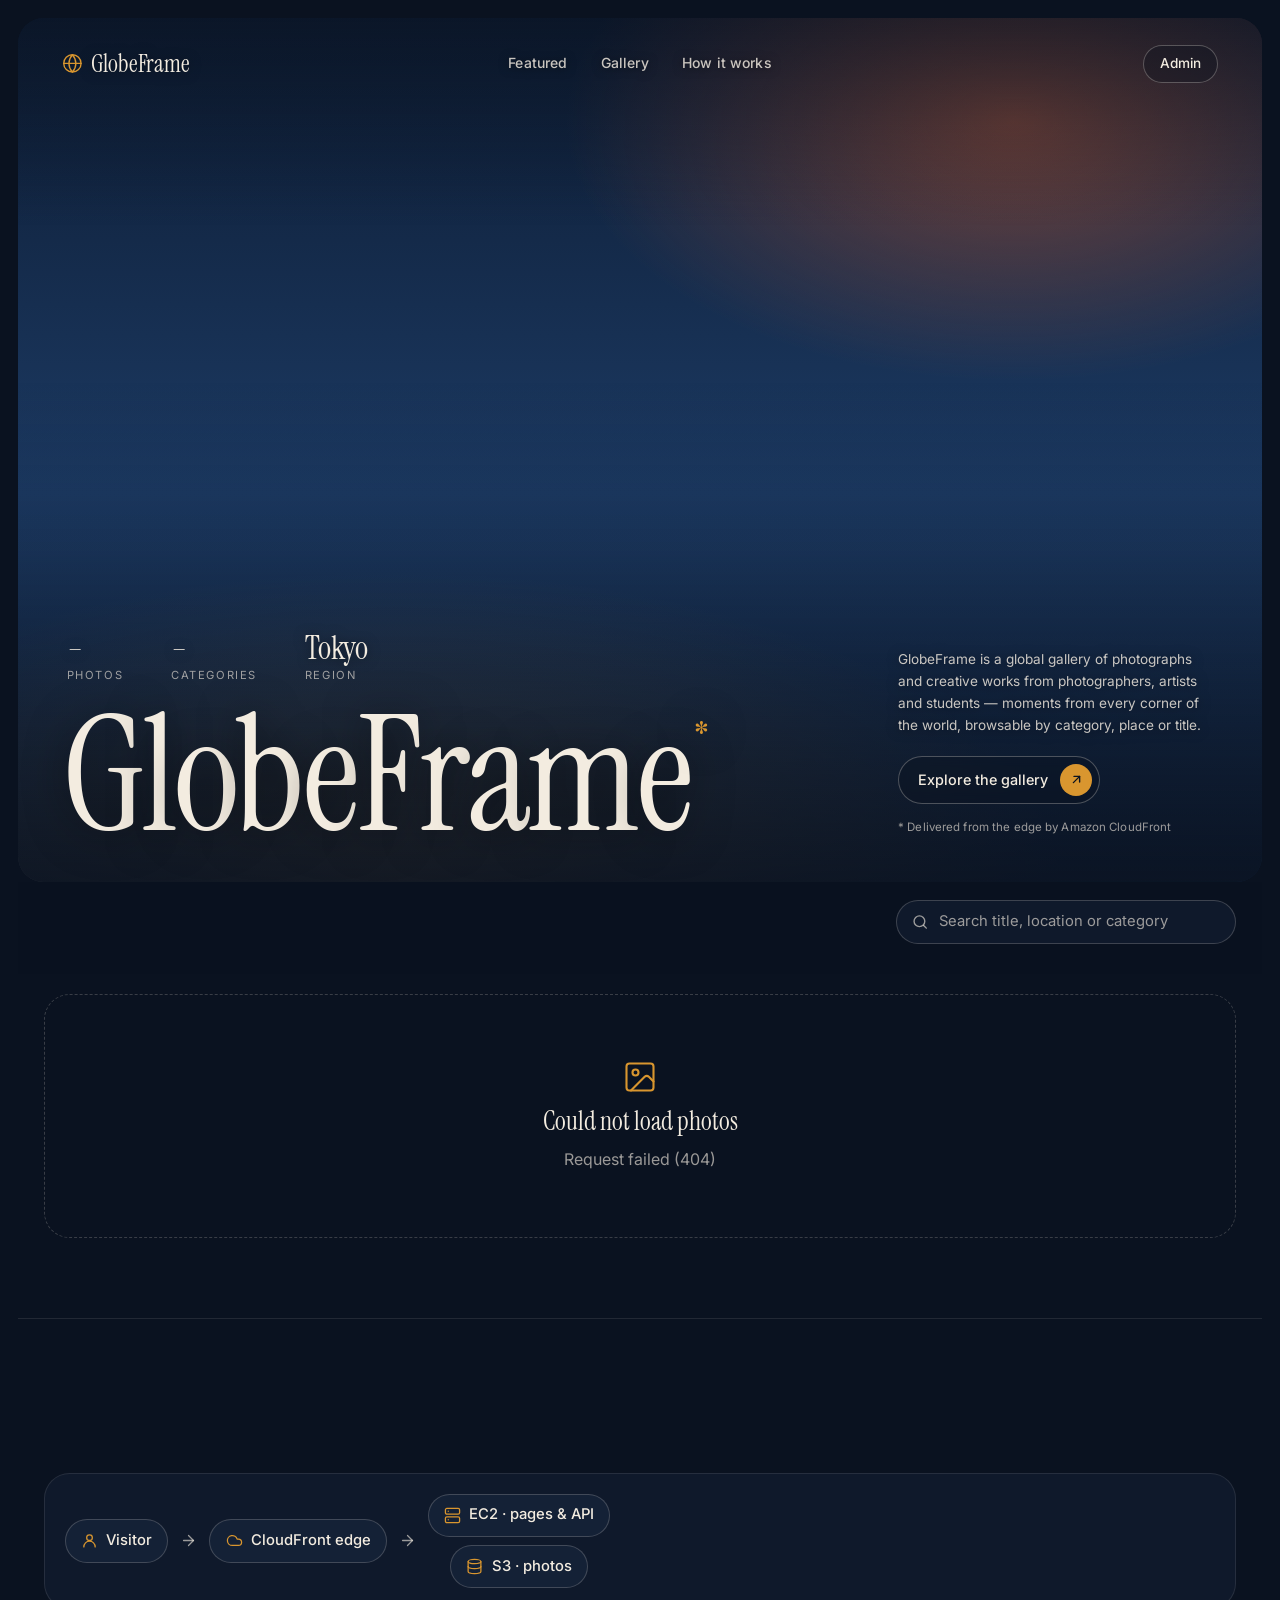
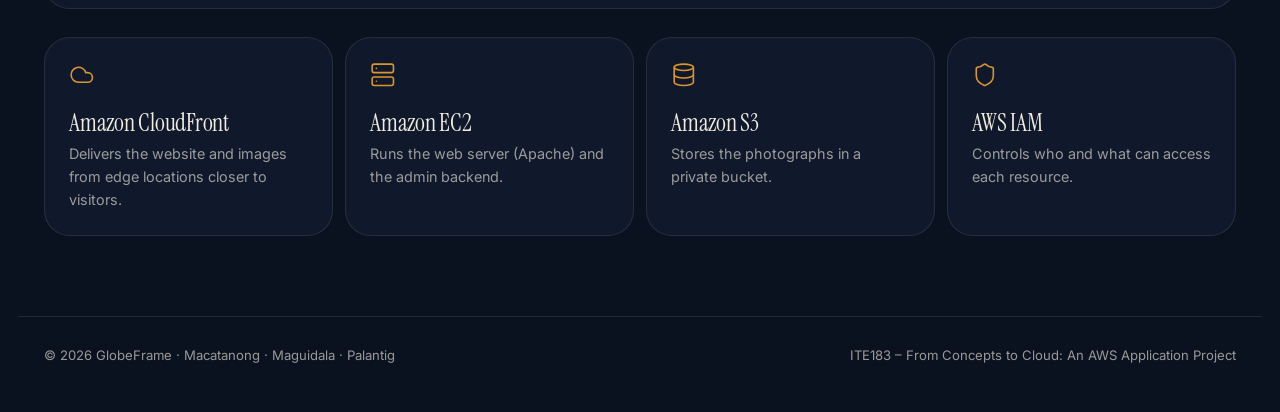
==== commit 14c9acb9: "Add motion and animations New js/motion.js (no dependencies): scroll reveals, letter splitting, coun" ====
--- a/website/index.html
+++ b/website/index.html
@@ -35,6 +35,7 @@
   </svg>
 
   <a class="skip-link" href="#gallery">Skip to gallery</a>
+  <div id="progress" class="progress" aria-hidden="true"></div>
 
   <!-- Hero: full-bleed cover photo in a rounded frame -->
   <section class="hero" aria-label="GlobeFrame">
@@ -81,7 +82,7 @@
   </section>
 
   <section id="featured-section" class="featured" hidden aria-labelledby="featured-title">
-    <div class="section-head">
+    <div class="section-head" data-reveal="clip">
       <h2 id="featured-title" class="section-title">Featured <em>works</em></h2>
       <p class="muted small">Hand-picked by the curators</p>
     </div>
@@ -110,12 +111,12 @@
   </main>
 
   <section id="about" class="about" aria-labelledby="about-title">
-    <div class="section-head">
+    <div class="section-head" data-reveal="clip">
       <h2 id="about-title" class="section-title">How it <em>works</em></h2>
       <p class="muted small" id="mode-badge"></p>
     </div>
 
-    <ol class="flow" aria-label="Request path">
+    <ol class="flow" aria-label="Request path" data-reveal="up">
       <li><svg class="icon" aria-hidden="true"><use href="#i-user"/></svg><span>Visitor</span></li>
       <li class="flow-arrow" aria-hidden="true"><svg class="icon"><use href="#i-arrow-right"/></svg></li>
       <li><svg class="icon" aria-hidden="true"><use href="#i-cloud"/></svg><span>CloudFront edge</span></li>
@@ -158,6 +159,7 @@
 
   <script src="js/config.js"></script>
   <script src="js/api.js"></script>
+  <script src="js/motion.js"></script>
   <script src="js/gallery.js"></script>
 </body>
 </html>
--- a/website/css/style.css
+++ b/website/css/style.css
@@ -101,10 +101,9 @@
     radial-gradient(60% 50% at 80% 12%, rgba(192, 90, 52, 0.55), transparent 60%),
     radial-gradient(90% 60% at 30% 100%, rgba(217, 150, 47, 0.25), transparent 60%),
     linear-gradient(180deg, #0d1c33 0%, var(--sky) 55%, #10213a 100%); }
-.hero-bg { position: absolute; inset: 0; z-index: -2; }
-.hero-bg img { width: 100%; height: 100%; object-fit: cover; opacity: 0; transform: scale(1.06);
-  transition: opacity 1.2s var(--ease-out), transform 2.4s var(--ease-out); }
-.hero-bg img.in { opacity: 1; transform: none; }
+.hero-bg { position: absolute; inset: -4% 0; z-index: -2; will-change: transform; }
+.hero-bg img { width: 100%; height: 100%; object-fit: cover; opacity: 0; transition: opacity 1.4s var(--ease-out), translate 1.2s var(--ease-out); }
+.hero-bg img.in { opacity: 1; }
 .hero-scrim { position: absolute; inset: 0; z-index: -1; pointer-events: none;
   background:
     linear-gradient(180deg, rgba(10, 18, 32, 0.55) 0%, rgba(10, 18, 32, 0) 24%),
@@ -127,8 +126,7 @@
 .hero-credit .icon { color: var(--gold); width: 0.9rem; height: 0.9rem; }
 
 .stage { margin-top: auto; display: flex; align-items: flex-end; justify-content: space-between; gap: clamp(1.5rem, 5vw, 4rem);
-  padding-top: 3rem; animation: rise 1s var(--ease-out) both; }
-@keyframes rise { from { opacity: 0; transform: translateY(26px); } }
+  padding-top: 3rem; }
 .stage-left { min-width: 0; }
 .wordmark { margin: 0; font: 400 clamp(3.4rem, 12.5vw, 13rem)/0.86 var(--serif); letter-spacing: -0.02em; color: var(--cream);
   text-shadow: 0 4px 40px rgba(0, 0, 0, 0.55); white-space: nowrap; }
@@ -221,9 +219,6 @@
   padding: 0.3rem 0.6rem; font-size: 0.72rem; font-weight: 600; letter-spacing: 0.04em; }
 .badge-feat .icon { color: var(--gold); fill: var(--gold); width: 0.9rem; height: 0.9rem; }
 
-/* scroll reveal (only when JS + motion allowed) */
-.reveal { opacity: 0; transform: translateY(18px); }
-.reveal.in { opacity: 1; transform: none; transition: opacity 600ms var(--ease-out), transform 600ms var(--ease-out); }
 
 /* skeletons */
 .skeleton { break-inside: avoid; margin: 0 0 0.75rem; border-radius: var(--radius);
@@ -399,6 +394,87 @@
 dialog::backdrop { background: rgba(6, 11, 20, 0.7); backdrop-filter: blur(4px); }
 dialog h2 { font-size: 1.9rem; margin: 0; }
 @keyframes pop { from { opacity: 0; transform: translateY(8px) scale(0.98); } }
+
+/* ---------- motion
+   "Before" states live under html.motion (added by motion.js only when motion is allowed),
+   so without JS or with reduced motion everything is simply visible. */
+:root { --ease-expo: cubic-bezier(0.16, 1, 0.3, 1); }
+
+/* scroll progress */
+.progress { position: fixed; top: 0; left: 0; right: 0; height: 2px; z-index: 60; background: linear-gradient(90deg, var(--gold), var(--gold-hi));
+  transform: scaleX(0); transform-origin: 0 50%; pointer-events: none; }
+
+/* generic scroll reveals */
+.motion [data-reveal] { transition: opacity 0.9s var(--ease-expo), transform 0.9s var(--ease-expo), clip-path 1.1s var(--ease-expo), filter 0.9s var(--ease-expo);
+  transition-delay: calc(var(--i, 0) * 70ms); }
+.motion [data-reveal="up"]:not(.in) { opacity: 0; transform: translateY(28px); }
+.motion [data-reveal="fade"]:not(.in) { opacity: 0; }
+.motion [data-reveal="clip"]:not(.in) { opacity: 0; transform: translateY(40%); clip-path: inset(0 0 100% 0); }
+.motion [data-reveal="clip"].in { clip-path: inset(0 0 -20% 0); }
+.motion [data-reveal="card"]:not(.in) { opacity: 0; transform: translateY(36px) scale(0.97); filter: blur(6px); }
+.motion [data-reveal="tile"] { clip-path: inset(0 0 0 0 round var(--radius)); }
+.motion [data-reveal="tile"]:not(.in) { clip-path: inset(100% 0 0 0 round var(--radius)); }
+.motion [data-reveal="tile"] img { transition: scale 1.6s var(--ease-expo), transform 800ms var(--ease-out); transition-delay: calc(var(--i, 0) * 70ms), 0s; }
+.motion [data-reveal="tile"]:not(.in) img { scale: 1.25; }
+
+/* hero intro: plays once .hero gets .play (after fonts are ready) */
+.motion .hero:not(.play) .topbar,
+.motion .hero:not(.play) .hero-stats,
+.motion .hero:not(.play) .descriptor > *,
+.motion .hero:not(.play) .wordmark .char,
+.motion .hero:not(.play) .wordmark sup { opacity: 0; }
+.motion .hero.play .topbar { animation: drop-in 1s var(--ease-expo) both; }
+.motion .hero.play .wordmark .char { display: inline-block; animation: char-in 1.1s var(--ease-expo) both;
+  animation-delay: calc(250ms + var(--i) * 55ms); }
+.motion .hero.play .wordmark sup { display: inline-block; animation: star-in 1.2s var(--ease-expo) 0.95s both, spin 18s linear 2.2s infinite; }
+.motion .hero.play .hero-stats { animation: rise-in 1s var(--ease-expo) 0.55s both; }
+.motion .hero.play .descriptor > * { animation: rise-in 1s var(--ease-expo) both; }
+.motion .hero.play .descriptor > :nth-child(1) { animation-delay: 0.75s; }
+.motion .hero.play .descriptor > :nth-child(2) { animation-delay: 0.9s; }
+.motion .hero.play .descriptor > :nth-child(3) { animation-delay: 1.05s; }
+.motion .hero-credit:not([hidden]) { animation: slide-in-right 1s var(--ease-expo) 0.4s both; }
+.motion .hero-bg img.in { animation: ken-burns 26s ease-in-out infinite alternate; }
+
+/* hero scroll parallax: --hp goes 0 → 1 while the hero scrolls out (set by gallery.js) */
+.motion .hero-bg { transform: translate3d(0, calc(var(--hp, 0) * 14%), 0); }
+.motion .stage { transform: translate3d(0, calc(var(--hp, 0) * -80px), 0); opacity: calc(1 - var(--hp, 0) * 1.6); }
+
+@keyframes drop-in { from { opacity: 0; transform: translateY(-16px); } }
+@keyframes rise-in { from { opacity: 0; transform: translateY(22px); } }
+@keyframes char-in { from { opacity: 0; transform: translateY(0.45em) rotate(4deg); filter: blur(10px); } }
+@keyframes star-in { from { opacity: 0; transform: scale(0) rotate(-200deg); } }
+@keyframes spin { to { transform: rotate(360deg); } }
+@keyframes slide-in-right { from { opacity: 0; transform: translateX(24px); } }
+@keyframes ken-burns { from { scale: 1.02; } to { scale: 1.12; } }
+
+/* CTA: magnetic translate eases back; arrow nudges */
+.cta { transition: background-color var(--t-med), border-color var(--t-med), translate 0.4s var(--ease-expo); }
+.cta-icon { transition: transform 0.45s var(--ease-expo), background-color var(--t-med); }
+
+/* cards: title lifts slightly on hover */
+.card-caption strong { transition: transform 0.5s var(--ease-expo); }
+.card:hover .card-caption strong { transform: translateY(-2px); }
+
+/* request-path diagram: a gold "packet" travels along each arrow */
+.flow-arrow { position: relative; }
+.motion .flow-arrow::after { content: ""; position: absolute; left: -6px; top: 50%; width: 6px; height: 6px; margin-top: -3px; border-radius: 50%;
+  background: var(--gold); box-shadow: 0 0 10px var(--gold); opacity: 0; animation: packet 2.4s var(--ease-out) infinite; }
+.motion .flow-arrow:nth-child(4)::after { animation-delay: 0.6s; }
+.motion .flow-split span { animation: node-glow 2.4s ease-in-out 1.1s infinite; }
+@keyframes packet { 0% { opacity: 0; transform: translateX(0); } 15% { opacity: 1; } 45% { opacity: 1; transform: translateX(26px); } 55%, 100% { opacity: 0; transform: translateX(26px); } }
+@keyframes node-glow { 0%, 100% { border-color: var(--line-strong); } 20% { border-color: rgba(217, 150, 47, 0.7); box-shadow: 0 0 0 3px rgba(217, 150, 47, 0.12); } 40% { border-color: var(--line-strong); box-shadow: none; } }
+
+/* lightbox caption lines rise in after the image */
+.motion .lightbox:not([hidden]) figcaption > * { animation: rise-in 0.7s var(--ease-expo) both; }
+.motion .lightbox:not([hidden]) figcaption > :nth-child(2) { animation-delay: 0.08s; }
+.motion .lightbox:not([hidden]) figcaption > :nth-child(3) { animation-delay: 0.16s; }
+
+/* admin: panels, messages, loading button */
+.motion .admin .login-card { animation: rise-in 0.9s var(--ease-expo) both; }
+.msg:not(:empty), .error:not(:empty) { animation: rise-in 0.4s var(--ease-expo); }
+.btn.loading { position: relative; color: transparent !important; pointer-events: none; }
+.btn.loading::after { content: ""; position: absolute; width: 18px; height: 18px; border-radius: 50%;
+  border: 2px solid var(--night); border-right-color: transparent; animation: spin 0.7s linear infinite; }
 
 /* ---------- responsive */
 @media (max-width: 900px) {
